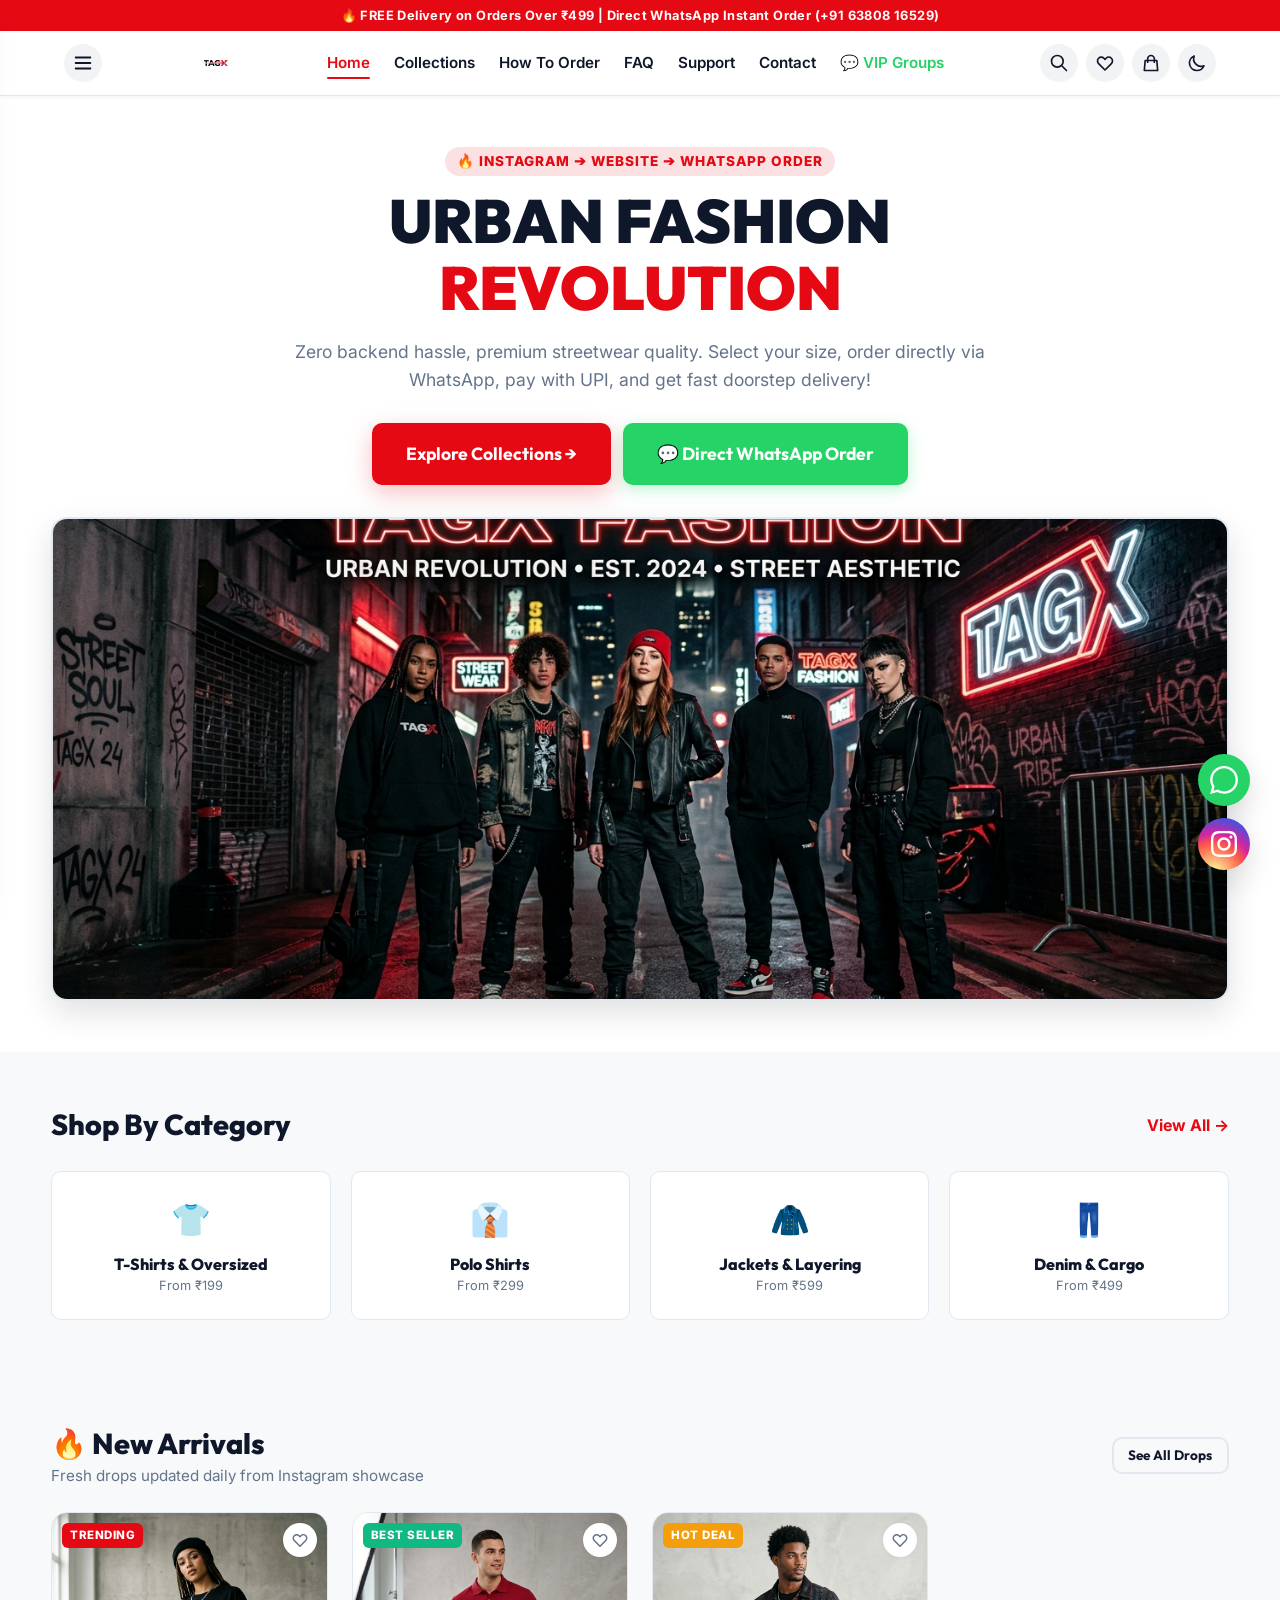
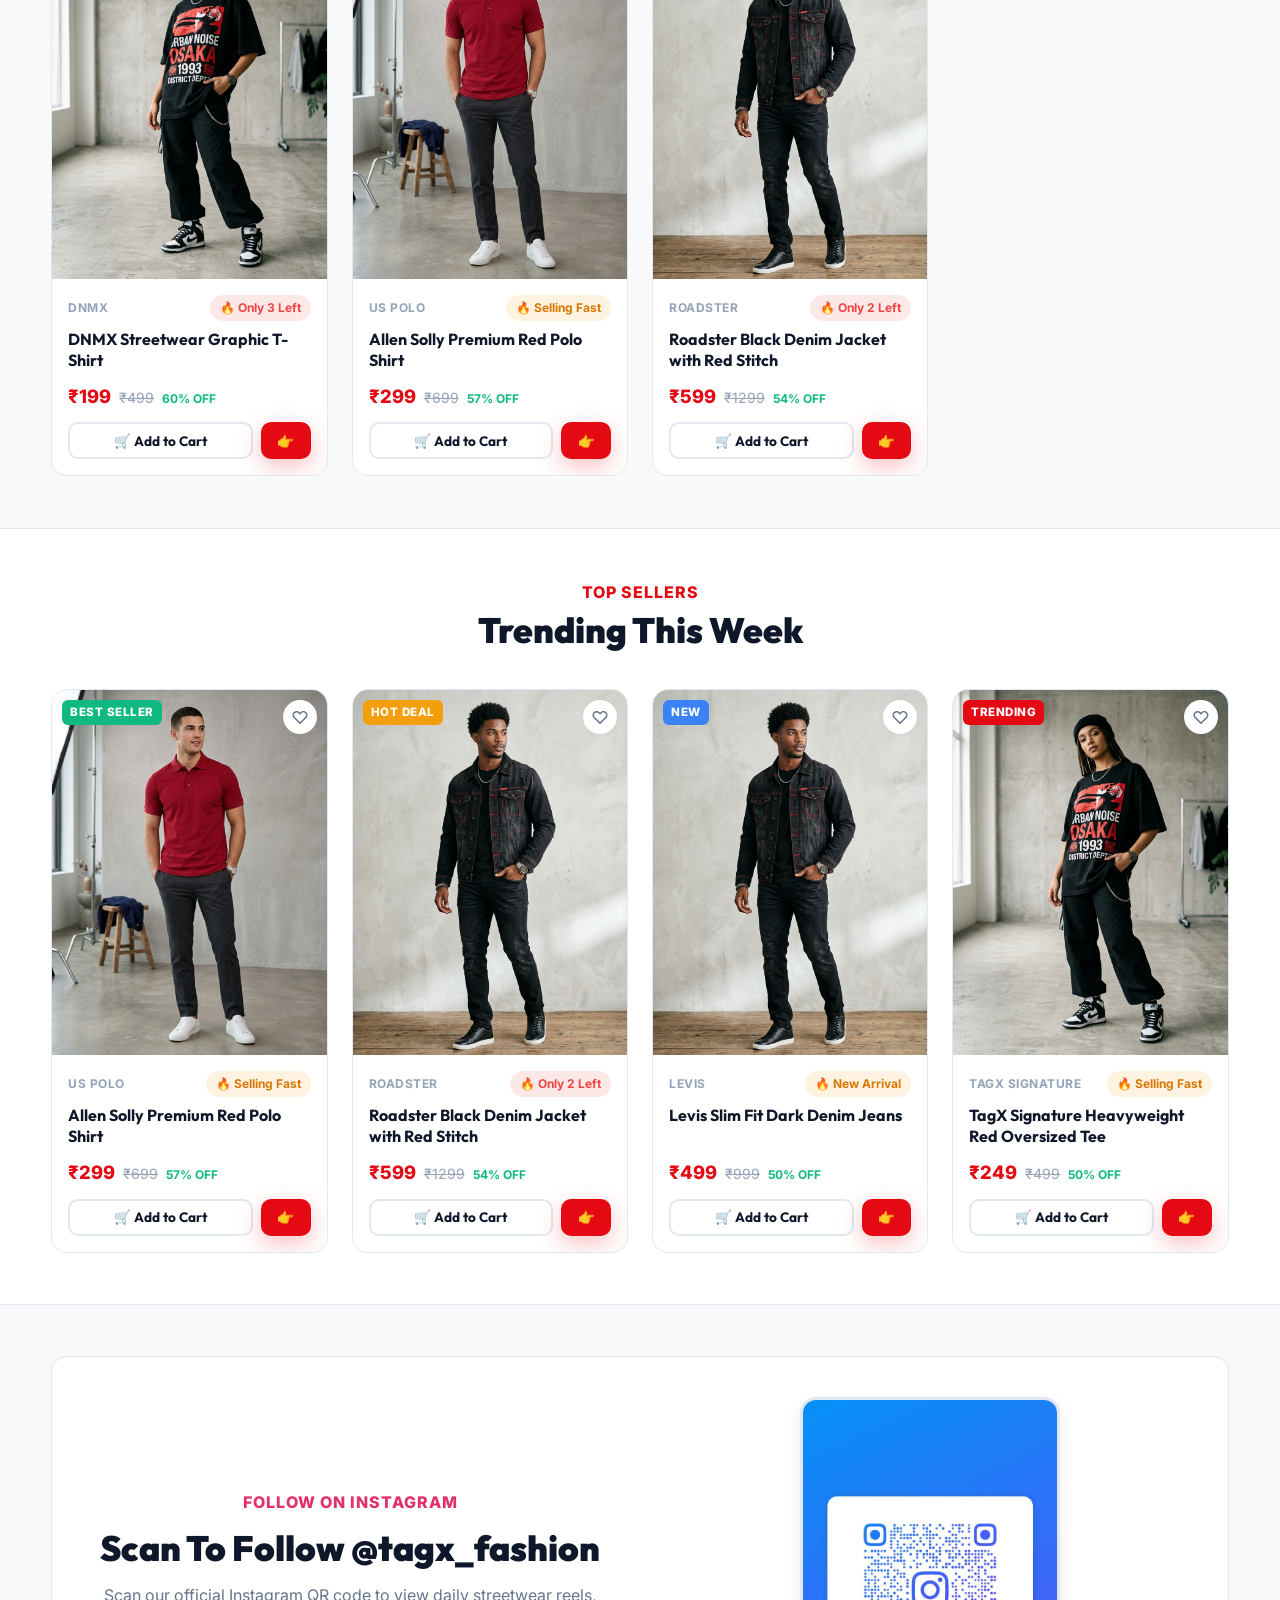
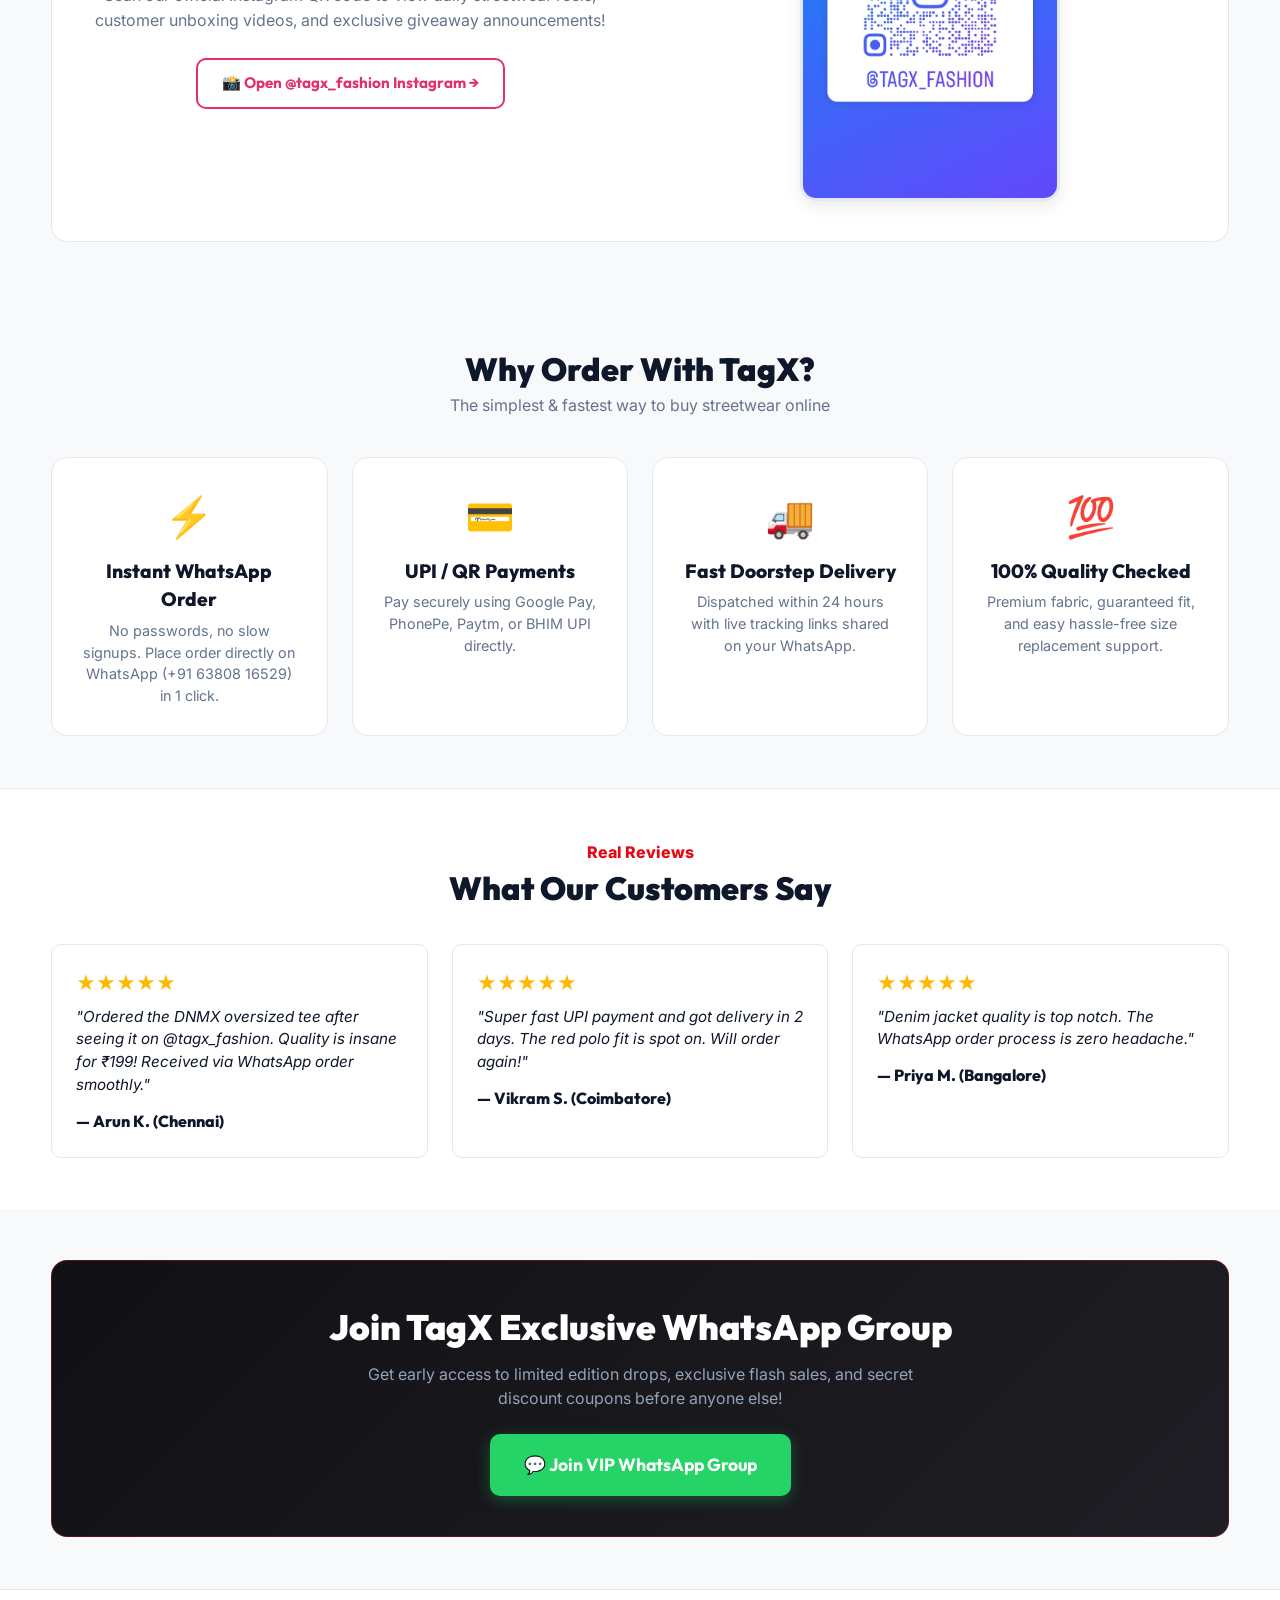
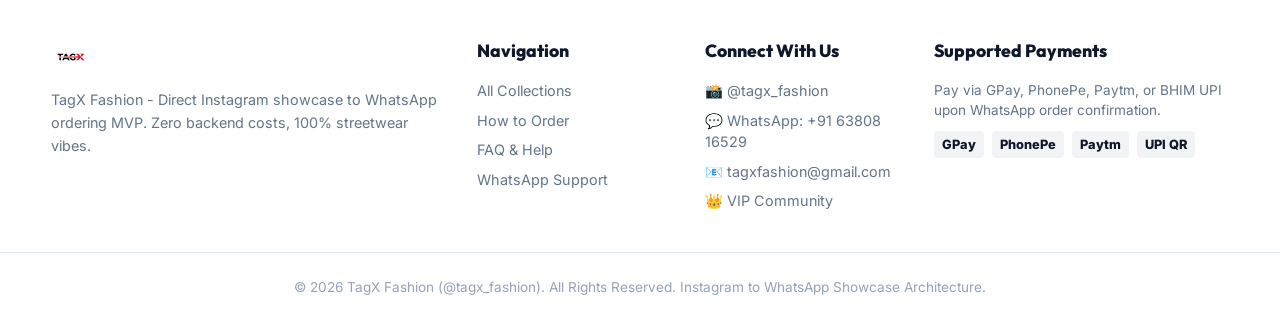
==== index.html @ ef51613b "Initial commit: TagX Fashion MVP website with WhatsApp ordering & Instagram bio page" ====
<!DOCTYPE html>
<html lang="en" data-theme="light">
<head>
  <meta charset="UTF-8">
  <meta name="viewport" content="width=device-width, initial-scale=1.0">
  <title>TagX Fashion | Instagram to WhatsApp Fashion Showcase</title>
  <meta name="description" content="Shop the latest street fashion, oversized tees, polo shirts, and jeans at TagX Fashion (@tagx_fashion). Instant WhatsApp ordering & UPI payment.">
  
  <!-- OpenGraph SEO Meta Tags -->
  <meta property="og:type" content="website">
  <meta property="og:title" content="TagX Fashion | Urban Streetwear Revolution">
  <meta property="og:description" content="Zero backend hassle, premium streetwear quality. Select your size, order directly via WhatsApp (+91 63808 16529), and pay with UPI.">
  <meta property="og:image" content="assets/banners/hero-banner.jpg">
  <meta property="og:url" content="https://www.instagram.com/tagx_fashion?igsi=bWE5MnVlbHd3dTdl">
  <meta name="twitter:card" content="summary_large_image">

  <!-- CSS Stylesheets -->
  <link rel="stylesheet" href="css/main.css">
  <link rel="stylesheet" href="css/navbar.css">
  <link rel="stylesheet" href="css/components.css">
  <link rel="stylesheet" href="css/responsive.css">

  <!-- Analytics & Meta Pixel -->
  <script src="js/analytics.js"></script>
</head>
<body>

  <!-- Top Announcement Bar -->
  <div class="announcement-bar">
    <span>🔥 FREE Delivery on Orders Over ₹499 | Direct WhatsApp Instant Order (+91 63808 16529)</span>
  </div>

  <!-- Header Navigation -->
  <header class="header-wrapper">
    <div class="container navbar">
      <!-- Mobile Hamburger -->
      <button class="icon-btn" onclick="toggleMobileDrawer()" title="Menu">
        <svg width="22" height="22" fill="none" stroke="currentColor" viewBox="0 0 24 24"><path stroke-linecap="round" stroke-linejoin="round" stroke-width="2" d="M4 6h16M4 12h16M4 18h16"></path></svg>
      </button>

      <!-- Brand Logo -->
      <a href="index.html" class="nav-brand">
        <img src="assets/logo.png" alt="TagX Logo" class="brand-logo">
      </a>

      <!-- Desktop Menu Links -->
      <nav class="nav-menu">
        <a href="index.html" class="nav-link active">Home</a>
        <a href="collections.html" class="nav-link">Collections</a>
        <a href="how-to-order.html" class="nav-link">How To Order</a>
        <a href="faq.html" class="nav-link">FAQ</a>
        <a href="support.html" class="nav-link">Support</a>
        <a href="contact.html" class="nav-link">Contact</a>
        <a href="whatsapp-groups.html" class="nav-link" style="color: var(--whatsapp-color);">💬 VIP Groups</a>
      </nav>

      <!-- Action Controls -->
      <div class="nav-actions">
        <button class="icon-btn" onclick="toggleSearchModal()" title="Search Products">
          <svg width="20" height="20" fill="none" stroke="currentColor" viewBox="0 0 24 24"><path stroke-linecap="round" stroke-linejoin="round" stroke-width="2" d="M21 21l-6-6m2-5a7 7 0 11-14 0 7 7 0 0114 0z"></path></svg>
        </button>

        <a href="wishlist.html" class="icon-btn" title="Wishlist">
          <svg width="20" height="20" fill="none" stroke="currentColor" viewBox="0 0 24 24"><path stroke-linecap="round" stroke-linejoin="round" stroke-width="2" d="M4.318 6.318a4.5 4.5 0 000 6.364L12 20.364l7.682-7.682a4.5 4.5 0 00-6.364-6.364L12 7.636l-1.318-1.318a4.5 4.5 0 00-6.364 0z"></path></svg>
          <span class="icon-badge wishlist-badge" style="display: none;">0</span>
        </a>

        <a href="cart.html" class="icon-btn" title="Cart">
          <svg width="20" height="20" fill="none" stroke="currentColor" viewBox="0 0 24 24"><path stroke-linecap="round" stroke-linejoin="round" stroke-width="2" d="M16 11V7a4 4 0 00-8 0v4M5 9h14l1 12H4L5 9z"></path></svg>
          <span class="icon-badge cart-badge" style="display: none;">0</span>
        </a>

        <button class="icon-btn theme-toggle-btn" onclick="toggleTheme()" title="Toggle Theme"></button>
      </div>
    </div>

    <!-- Live Search Dropdown Popup -->
    <div id="search-modal" class="search-modal">
      <div class="container">
        <div class="search-box-input">
          <svg width="20" height="20" fill="none" stroke="currentColor" viewBox="0 0 24 24"><path stroke-linecap="round" stroke-linejoin="round" stroke-width="2" d="M21 21l-6-6m2-5a7 7 0 11-14 0 7 7 0 0114 0z"></path></svg>
          <input type="text" id="search-input-header" placeholder="Search DNMX, Polos, Shirts, Oversized, Black tees..." />
          <button onclick="toggleSearchModal()" style="font-weight: 700; color: var(--text-muted);">&times;</button>
        </div>
        <div id="search-results-header" class="search-results-dropdown"></div>
      </div>
    </div>
  </header>

  <!-- Mobile Drawer Menu -->
  <div id="mobile-drawer-overlay" class="mobile-drawer-overlay" onclick="toggleMobileDrawer()"></div>
  <aside id="mobile-drawer" class="mobile-drawer">
    <div class="drawer-header">
      <img src="assets/logo.png" alt="TagX Logo" style="height: 36px;">
      <button onclick="toggleMobileDrawer()" style="font-size: 1.5rem; font-weight: 800;">&times;</button>
    </div>
    <nav class="drawer-menu">
      <a href="index.html" class="drawer-link active">Home</a>
      <a href="collections.html" class="drawer-link">Collections</a>
      <a href="how-to-order.html" class="drawer-link">How To Order</a>
      <a href="faq.html" class="drawer-link">FAQ</a>
      <a href="support.html" class="drawer-link">Support</a>
      <a href="contact.html" class="drawer-link">Contact</a>
      <a href="whatsapp-groups.html" class="drawer-link" style="color: var(--whatsapp-color);">💬 Join VIP WhatsApp</a>
    </nav>
  </aside>

  <!-- Main Landing Content -->
  <main>

    <!-- Hero Banner Section -->
    <section style="position: relative; background: var(--bg-surface); overflow: hidden;">
      <div class="container section-padding" style="display: grid; grid-template-columns: 1fr; gap: 2rem; align-items: center;">
        <div style="text-align: center; margin-inline: auto; max-width: 700px;">
          <span style="display: inline-block; padding: 4px 12px; background: var(--primary-light); color: var(--primary); font-weight: 800; font-size: 0.85rem; border-radius: var(--radius-full); margin-bottom: 12px; text-transform: uppercase; letter-spacing: 1px;">
            🔥 Instagram ➔ Website ➔ WhatsApp Order
          </span>
          <h1 style="font-family: var(--font-heading); font-size: clamp(2.2rem, 5vw, 3.8rem); font-weight: 900; line-height: 1.1; margin-bottom: 1rem;">
            URBAN FASHION <span style="color: var(--primary);">REVOLUTION</span>
          </h1>
          <p style="font-size: 1.1rem; color: var(--text-muted); margin-bottom: 1.8rem; line-height: 1.6;">
            Zero backend hassle, premium streetwear quality. Select your size, order directly via WhatsApp, pay with UPI, and get fast doorstep delivery!
          </p>
          <div style="display: flex; gap: 12px; justify-content: center; flex-wrap: wrap;">
            <a href="collections.html" class="btn btn-primary btn-lg">Explore Collections &rarr;</a>
            <a href="https://wa.me/916380816529" target="_blank" class="btn btn-whatsapp btn-lg">💬 Direct WhatsApp Order</a>
          </div>
        </div>

        <div style="border-radius: var(--radius-lg); overflow: hidden; box-shadow: var(--shadow-lg); border: 2px solid var(--border);">
          <img src="assets/banners/hero-banner.jpg" alt="TagX Fashion Collection" style="width: 100%; height: auto; max-height: 480px; object-fit: cover;">
        </div>
      </div>
    </section>

    <!-- Category Quick Grid -->
    <section class="section-padding container">
      <div class="flex-between" style="margin-bottom: 1.5rem;">
        <h2 style="font-family: var(--font-heading); font-size: 1.8rem; font-weight: 800;">Shop By Category</h2>
        <a href="collections.html" style="color: var(--primary); font-weight: 700;">View All &rarr;</a>
      </div>

      <div class="categories-grid">
        <a href="collections.html" onclick="setFilter('category', 'tshirts')" style="background: var(--bg-card); border: 1px solid var(--border); padding: 1.5rem; border-radius: var(--radius-md); text-align: center; transition: all var(--transition-fast);">
          <div style="font-size: 2rem; margin-bottom: 8px;">👕</div>
          <div style="font-weight: 800; font-family: var(--font-heading);">T-Shirts & Oversized</div>
          <div style="font-size: 0.8rem; color: var(--text-muted);">From ₹199</div>
        </a>

        <a href="collections.html" onclick="setFilter('category', 'polos')" style="background: var(--bg-card); border: 1px solid var(--border); padding: 1.5rem; border-radius: var(--radius-md); text-align: center; transition: all var(--transition-fast);">
          <div style="font-size: 2rem; margin-bottom: 8px;">👔</div>
          <div style="font-weight: 800; font-family: var(--font-heading);">Polo Shirts</div>
          <div style="font-size: 0.8rem; color: var(--text-muted);">From ₹299</div>
        </a>

        <a href="collections.html" onclick="setFilter('category', 'jackets')" style="background: var(--bg-card); border: 1px solid var(--border); padding: 1.5rem; border-radius: var(--radius-md); text-align: center; transition: all var(--transition-fast);">
          <div style="font-size: 2rem; margin-bottom: 8px;">🧥</div>
          <div style="font-weight: 800; font-family: var(--font-heading);">Jackets & Layering</div>
          <div style="font-size: 0.8rem; color: var(--text-muted);">From ₹599</div>
        </a>

        <a href="collections.html" onclick="setFilter('category', 'jeans')" style="background: var(--bg-card); border: 1px solid var(--border); padding: 1.5rem; border-radius: var(--radius-md); text-align: center; transition: all var(--transition-fast);">
          <div style="font-size: 2rem; margin-bottom: 8px;">👖</div>
          <div style="font-weight: 800; font-family: var(--font-heading);">Denim & Cargo</div>
          <div style="font-size: 0.8rem; color: var(--text-muted);">From ₹499</div>
        </a>
      </div>
    </section>

    <!-- New Arrivals Section -->
    <section class="section-padding container">
      <div class="flex-between" style="margin-bottom: 1.5rem;">
        <div>
          <h2 style="font-family: var(--font-heading); font-size: 1.8rem; font-weight: 800;">🔥 New Arrivals</h2>
          <p style="color: var(--text-muted); font-size: 0.95rem;">Fresh drops updated daily from Instagram showcase</p>
        </div>
        <a href="collections.html" class="btn btn-outline btn-sm">See All Drops</a>
      </div>

      <div id="new-arrivals-grid" class="products-grid"></div>
    </section>

    <!-- Trending Products Section -->
    <section class="section-padding" style="background: var(--bg-surface); border-block: 1px solid var(--border);">
      <div class="container">
        <div class="text-center" style="margin-bottom: 2rem;">
          <span style="color: var(--primary); font-weight: 800; text-transform: uppercase; letter-spacing: 1px;">Top Sellers</span>
          <h2 style="font-family: var(--font-heading); font-size: 2.2rem; font-weight: 900;">Trending This Week</h2>
        </div>

        <div id="trending-products-grid" class="products-grid"></div>
      </div>
    </section>

    <!-- Official Instagram QR Code Section -->
    <section class="section-padding container">
      <div style="background: var(--bg-card); border: 1px solid var(--border); border-radius: var(--radius-lg); padding: 2.5rem 1.5rem; display: grid; grid-template-columns: repeat(auto-fit, minmax(280px, 1fr)); gap: 2rem; align-items: center;">
        <div style="text-align: center;">
          <span style="color: var(--instagram-color); font-weight: 800; text-transform: uppercase; letter-spacing: 1px;">Follow On Instagram</span>
          <h2 style="font-family: var(--font-heading); font-size: 2.2rem; font-weight: 900; margin-block: 8px;">Scan To Follow @tagx_fashion</h2>
          <p style="color: var(--text-muted); margin-bottom: 1.5rem; line-height: 1.6;">
            Scan our official Instagram QR code to view daily streetwear reels, customer unboxing videos, and exclusive giveaway announcements!
          </p>
          <a href="https://www.instagram.com/tagx_fashion?igsi=bWE5MnVlbHd3dTdl" target="_blank" class="btn btn-outline" style="border-color: var(--instagram-color); color: var(--instagram-color);">
            📸 Open @tagx_fashion Instagram &rarr;
          </a>
        </div>
        <div style="text-align: center;">
          <img src="assets/instagram-qr.png" alt="TagX Fashion Official Instagram QR Code" style="max-width: 260px; margin-inline: auto; border-radius: var(--radius-lg); box-shadow: var(--shadow-md); border: 3px solid var(--border);">
        </div>
      </div>
    </section>

    <!-- Why TagX Section -->
    <section class="section-padding container">
      <div class="text-center" style="margin-bottom: 2.5rem;">
        <h2 style="font-family: var(--font-heading); font-size: 2rem; font-weight: 900;">Why Order With TagX?</h2>
        <p style="color: var(--text-muted);">The simplest & fastest way to buy streetwear online</p>
      </div>

      <div style="display: grid; grid-template-columns: repeat(auto-fit, minmax(240px, 1fr)); gap: 1.5rem;">
        <div style="background: var(--bg-card); border: 1px solid var(--border); padding: 1.8rem; border-radius: var(--radius-lg); text-align: center;">
          <div style="font-size: 2.5rem; margin-bottom: 10px;">⚡</div>
          <h3 style="font-family: var(--font-heading); font-size: 1.2rem; font-weight: 800; margin-bottom: 6px;">Instant WhatsApp Order</h3>
          <p style="font-size: 0.9rem; color: var(--text-muted);">No passwords, no slow signups. Place order directly on WhatsApp (+91 63808 16529) in 1 click.</p>
        </div>

        <div style="background: var(--bg-card); border: 1px solid var(--border); padding: 1.8rem; border-radius: var(--radius-lg); text-align: center;">
          <div style="font-size: 2.5rem; margin-bottom: 10px;">💳</div>
          <h3 style="font-family: var(--font-heading); font-size: 1.2rem; font-weight: 800; margin-bottom: 6px;">UPI / QR Payments</h3>
          <p style="font-size: 0.9rem; color: var(--text-muted);">Pay securely using Google Pay, PhonePe, Paytm, or BHIM UPI directly.</p>
        </div>

        <div style="background: var(--bg-card); border: 1px solid var(--border); padding: 1.8rem; border-radius: var(--radius-lg); text-align: center;">
          <div style="font-size: 2.5rem; margin-bottom: 10px;">🚚</div>
          <h3 style="font-family: var(--font-heading); font-size: 1.2rem; font-weight: 800; margin-bottom: 6px;">Fast Doorstep Delivery</h3>
          <p style="font-size: 0.9rem; color: var(--text-muted);">Dispatched within 24 hours with live tracking links shared on your WhatsApp.</p>
        </div>

        <div style="background: var(--bg-card); border: 1px solid var(--border); padding: 1.8rem; border-radius: var(--radius-lg); text-align: center;">
          <div style="font-size: 2.5rem; margin-bottom: 10px;">💯</div>
          <h3 style="font-family: var(--font-heading); font-size: 1.2rem; font-weight: 800; margin-bottom: 6px;">100% Quality Checked</h3>
          <p style="font-size: 0.9rem; color: var(--text-muted);">Premium fabric, guaranteed fit, and easy hassle-free size replacement support.</p>
        </div>
      </div>
    </section>

    <!-- Customer Reviews Section -->
    <section class="section-padding" style="background: var(--bg-surface); border-top: 1px solid var(--border);">
      <div class="container">
        <div class="text-center" style="margin-bottom: 2rem;">
          <span style="color: var(--primary); font-weight: 800;">Real Reviews</span>
          <h2 style="font-family: var(--font-heading); font-size: 2rem; font-weight: 900;">What Our Customers Say</h2>
        </div>

        <div style="display: grid; grid-template-columns: repeat(auto-fit, minmax(280px, 1fr)); gap: 1.5rem;">
          <div style="background: var(--bg-card); border: 1px solid var(--border); padding: 1.5rem; border-radius: var(--radius-md);">
            <div style="color: var(--accent-gold); font-size: 1.2rem; margin-bottom: 8px;">★★★★★</div>
            <p style="font-size: 0.95rem; color: var(--text-main); margin-bottom: 12px; font-style: italic;">
              "Ordered the DNMX oversized tee after seeing it on @tagx_fashion. Quality is insane for ₹199! Received via WhatsApp order smoothly."
            </p>
            <div style="font-weight: 800; font-family: var(--font-heading);">— Arun K. (Chennai)</div>
          </div>

          <div style="background: var(--bg-card); border: 1px solid var(--border); padding: 1.5rem; border-radius: var(--radius-md);">
            <div style="color: var(--accent-gold); font-size: 1.2rem; margin-bottom: 8px;">★★★★★</div>
            <p style="font-size: 0.95rem; color: var(--text-main); margin-bottom: 12px; font-style: italic;">
              "Super fast UPI payment and got delivery in 2 days. The red polo fit is spot on. Will order again!"
            </p>
            <div style="font-weight: 800; font-family: var(--font-heading);">— Vikram S. (Coimbatore)</div>
          </div>

          <div style="background: var(--bg-card); border: 1px solid var(--border); padding: 1.5rem; border-radius: var(--radius-md);">
            <div style="color: var(--accent-gold); font-size: 1.2rem; margin-bottom: 8px;">★★★★★</div>
            <p style="font-size: 0.95rem; color: var(--text-main); margin-bottom: 12px; font-style: italic;">
              "Denim jacket quality is top notch. The WhatsApp order process is zero headache."
            </p>
            <div style="font-weight: 800; font-family: var(--font-heading);">— Priya M. (Bangalore)</div>
          </div>
        </div>
      </div>
    </section>

    <!-- Join WhatsApp VIP Group Banner -->
    <section class="section-padding container">
      <div style="background: linear-gradient(135deg, #111115 0%, #1E1E24 100%); color: #FFFFFF; padding: 2.5rem 1.5rem; border-radius: var(--radius-lg); text-align: center; position: relative; overflow: hidden; border: 1px solid var(--primary-glow);">
        <h2 style="font-family: var(--font-heading); font-size: 2.2rem; font-weight: 900; margin-bottom: 8px;">Join TagX Exclusive WhatsApp Group</h2>
        <p style="color: #94A3B8; max-width: 600px; margin-inline: auto; margin-bottom: 1.5rem;">
          Get early access to limited edition drops, exclusive flash sales, and secret discount coupons before anyone else!
        </p>
        <a href="whatsapp-groups.html" class="btn btn-whatsapp btn-lg">💬 Join VIP WhatsApp Group</a>
      </div>
    </section>

  </main>

  <!-- Floating Sticky Action Buttons -->
  <div class="floating-actions">
    <a href="https://wa.me/916380816529" target="_blank" class="float-btn whatsapp" title="Chat on WhatsApp (+91 63808 16529)">
      <svg width="28" height="28" fill="currentColor" viewBox="0 0 24 24"><path d="M.057 24l1.687-6.163c-1.041-1.804-1.588-3.849-1.587-5.946.003-6.556 5.338-11.891 11.893-11.891 3.181.001 6.167 1.24 8.413 3.488 2.245 2.248 3.481 5.236 3.48 8.414-.003 6.557-5.338 11.892-11.893 11.892-1.99-.001-3.951-.5-5.688-1.448l-6.305 1.654zm6.597-3.807c1.676.995 3.276 1.591 5.392 1.592 5.448 0 9.886-4.434 9.889-9.885.002-5.462-4.415-9.89-9.881-9.892-5.452 0-9.887 4.434-9.889 9.884-.001 2.225.651 3.891 1.746 5.634l-0.999 3.648 3.742-.981z"/></svg>
    </a>
    <a href="https://www.instagram.com/tagx_fashion?igsi=bWE5MnVlbHd3dTdl" target="_blank" class="float-btn instagram" title="Follow @tagx_fashion on Instagram">
      <svg width="26" height="26" fill="currentColor" viewBox="0 0 24 24"><path d="M12 2.163c3.204 0 3.584.012 4.85.07 3.252.148 4.771 1.691 4.919 4.919.058 1.265.069 1.645.069 4.849 0 3.205-.012 3.584-.069 4.849-.149 3.225-1.664 4.771-4.919 4.919-1.266.058-1.644.07-4.85.07-3.204 0-3.584-.012-4.849-.07-3.26-.149-4.771-1.699-4.919-4.92-.058-1.265-.07-1.644-.07-4.849 0-3.204.013-3.583.07-4.849.149-3.227 1.664-4.771 4.919-4.919 1.266-.057 1.645-.069 4.849-.069zm0-2.163c-3.259 0-3.667.014-4.947.072-4.358.2-6.78 2.618-6.98 6.98-.059 1.281-.073 1.689-.073 4.948 0 3.259.014 3.668.072 4.948.2 4.358 2.618 6.78 6.98 6.98 1.281.058 1.689.072 4.948.072 3.259 0 3.668-.014 4.948-.072 4.354-.2 6.782-2.618 6.979-6.98.059-1.28.073-1.689.073-4.948 0-3.259-.014-3.667-.072-4.947-.196-4.354-2.617-6.78-6.979-6.98-1.281-.059-1.69-.073-4.949-.073zm0 5.838c-3.403 0-6.162 2.759-6.162 6.162s2.759 6.163 6.162 6.163 6.162-2.759 6.162-6.163c0-3.403-2.759-6.162-6.162-6.162zm0 10.162c-2.209 0-4-1.79-4-4 0-2.209 1.791-4 4-4s4 1.791 4 4c0 2.21-1.791 4-4 4zm6.406-11.845c-.796 0-1.441.645-1.441 1.44s.645 1.44 1.441 1.44c.795 0 1.439-.645 1.439-1.44s-.644-1.44-1.439-1.44z"/></svg>
    </a>
  </div>

  <!-- Mobile Bottom Navigation Bar -->
  <nav class="mobile-bottom-nav">
    <a href="index.html" class="bottom-nav-item active">
      <svg width="20" height="20" fill="none" stroke="currentColor" viewBox="0 0 24 24"><path stroke-linecap="round" stroke-linejoin="round" stroke-width="2" d="M3 12l2-2m0 0l7-7 7 7M5 10v10a1 1 0 001 1h3m10-11l2 2m-2-2v10a1 1 0 01-1 1h-3m-6 0a1 1 0 001-1v-4a1 1 0 011-1h2a1 1 0 011 1v4a1 1 0 001 1m-6 0h6"></path></svg>
      <span>Home</span>
    </a>
    <a href="collections.html" class="bottom-nav-item">
      <svg width="20" height="20" fill="none" stroke="currentColor" viewBox="0 0 24 24"><path stroke-linecap="round" stroke-linejoin="round" stroke-width="2" d="M4 6a2 2 0 012-2h2a2 2 0 012 2v2a2 2 0 01-2 2H6a2 2 0 01-2-2V6zM14 6a2 2 0 012-2h2a2 2 0 012 2v2a2 2 0 01-2 2h-2a2 2 0 01-2-2V6zM4 16a2 2 0 012-2h2a2 2 0 012 2v2a2 2 0 01-2 2H6a2 2 0 01-2-2v-2zM14 16a2 2 0 012-2h2a2 2 0 012 2v2a2 2 0 01-2 2h-2a2 2 0 01-2-2v-2z"></path></svg>
      <span>Shop</span>
    </a>
    <a href="wishlist.html" class="bottom-nav-item">
      <svg width="20" height="20" fill="none" stroke="currentColor" viewBox="0 0 24 24"><path stroke-linecap="round" stroke-linejoin="round" stroke-width="2" d="M4.318 6.318a4.5 4.5 0 000 6.364L12 20.364l7.682-7.682a4.5 4.5 0 00-6.364-6.364L12 7.636l-1.318-1.318a4.5 4.5 0 00-6.364 0z"></path></svg>
      <span>Wishlist</span>
    </a>
    <a href="cart.html" class="bottom-nav-item">
      <svg width="20" height="20" fill="none" stroke="currentColor" viewBox="0 0 24 24"><path stroke-linecap="round" stroke-linejoin="round" stroke-width="2" d="M16 11V7a4 4 0 00-8 0v4M5 9h14l1 12H4L5 9z"></path></svg>
      <span>Cart</span>
    </a>
  </nav>

  <!-- Footer -->
  <footer style="background: var(--bg-surface); border-top: 1px solid var(--border); padding-top: 3rem; padding-bottom: 2rem;">
    <div class="container footer-grid">
      <div>
        <img src="assets/logo.png" alt="TagX Logo" style="height: 38px; margin-bottom: 12px;">
        <p style="color: var(--text-muted); font-size: 0.9rem; line-height: 1.6; margin-bottom: 1rem;">
          TagX Fashion - Direct Instagram showcase to WhatsApp ordering MVP. Zero backend costs, 100% streetwear vibes.
        </p>
      </div>

      <div>
        <h4 style="font-family: var(--font-heading); font-size: 1.1rem; font-weight: 800; margin-bottom: 1rem;">Navigation</h4>
        <ul style="display: flex; flex-direction: column; gap: 8px; font-size: 0.9rem; color: var(--text-muted);">
          <li><a href="collections.html">All Collections</a></li>
          <li><a href="how-to-order.html">How to Order</a></li>
          <li><a href="faq.html">FAQ & Help</a></li>
          <li><a href="support.html">WhatsApp Support</a></li>
        </ul>
      </div>

      <div>
        <h4 style="font-family: var(--font-heading); font-size: 1.1rem; font-weight: 800; margin-bottom: 1rem;">Connect With Us</h4>
        <ul style="display: flex; flex-direction: column; gap: 8px; font-size: 0.9rem; color: var(--text-muted);">
          <li><a href="https://www.instagram.com/tagx_fashion?igsi=bWE5MnVlbHd3dTdl" target="_blank">📸 @tagx_fashion</a></li>
          <li><a href="https://wa.me/916380816529" target="_blank">💬 WhatsApp: +91 63808 16529</a></li>
          <li><a href="mailto:tagxfashion@gmail.com">📧 tagxfashion@gmail.com</a></li>
          <li><a href="whatsapp-groups.html">👑 VIP Community</a></li>
        </ul>
      </div>

      <div>
        <h4 style="font-family: var(--font-heading); font-size: 1.1rem; font-weight: 800; margin-bottom: 1rem;">Supported Payments</h4>
        <p style="font-size: 0.85rem; color: var(--text-muted); margin-bottom: 10px;">Pay via GPay, PhonePe, Paytm, or BHIM UPI upon WhatsApp order confirmation.</p>
        <div style="display: flex; gap: 8px; font-weight: 800; font-size: 0.8rem;">
          <span style="background: var(--bg-subtle); padding: 4px 8px; border-radius: 4px;">GPay</span>
          <span style="background: var(--bg-subtle); padding: 4px 8px; border-radius: 4px;">PhonePe</span>
          <span style="background: var(--bg-subtle); padding: 4px 8px; border-radius: 4px;">Paytm</span>
          <span style="background: var(--bg-subtle); padding: 4px 8px; border-radius: 4px;">UPI QR</span>
        </div>
      </div>
    </div>

    <div style="text-align: center; margin-top: 2.5rem; padding-top: 1.5rem; border-top: 1px solid var(--border); font-size: 0.85rem; color: var(--text-subtle);">
      © 2026 TagX Fashion (@tagx_fashion). All Rights Reserved. Instagram to WhatsApp Showcase Architecture.
    </div>
  </footer>

  <!-- Core JavaScript Libraries -->
  <script src="js/data.js"></script>
  <script src="js/theme.js"></script>
  <script src="js/wishlist.js"></script>
  <script src="js/cart.js"></script>
  <script src="js/products.js"></script>
  <script src="js/main.js"></script>

  <script>
    document.addEventListener('DOMContentLoaded', () => {
      // Render New Arrivals (first 3)
      renderProductsGrid(document.getElementById('new-arrivals-grid'), PRODUCTS_DATA.slice(0, 3));
      // Render Trending Products (items 2 to 5)
      renderProductsGrid(document.getElementById('trending-products-grid'), PRODUCTS_DATA.slice(1, 5));
    });
  </script>
</body>
</html>
---- css/main.css ----
/* TagX Fashion - Main Design System & Mobile Web App Engine */
@import url('https://fonts.googleapis.com/css2?family=Inter:wght@300;400;500;600;700;800&family=Outfit:wght@400;500;600;700;800;900&display=swap');

:root {
  /* Brand Palette */
  --primary: #E50914;
  --primary-hover: #C1070F;
  --primary-light: rgba(229, 9, 20, 0.12);
  --primary-glow: rgba(229, 9, 20, 0.35);
  
  --secondary: #111115;
  --accent-gold: #FFB800;
  --whatsapp-color: #25D366;
  --whatsapp-hover: #20bd5a;
  --instagram-color: #E1306C;

  /* Typography */
  --font-heading: 'Outfit', -apple-system, BlinkMacSystemFont, sans-serif;
  --font-body: 'Inter', -apple-system, BlinkMacSystemFont, sans-serif;

  /* Transitions & Shadows */
  --transition-fast: 0.2s cubic-bezier(0.4, 0, 0.2, 1);
  --transition-normal: 0.3s cubic-bezier(0.4, 0, 0.2, 1);
  --radius-sm: 6px;
  --radius-md: 10px;
  --radius-lg: 16px;
  --radius-full: 9999px;

  /* LIGHT THEME (Default) */
  --bg-main: #F8F9FA;
  --bg-surface: #FFFFFF;
  --bg-card: #FFFFFF;
  --bg-subtle: #F1F3F5;
  --bg-overlay: rgba(0, 0, 0, 0.6);
  
  --text-main: #0F172A;
  --text-muted: #64748B;
  --text-subtle: #94A3B8;
  --text-inverse: #FFFFFF;

  --border: #E2E8F0;
  --border-focus: #E50914;

  --shadow-sm: 0 2px 4px rgba(0, 0, 0, 0.04);
  --shadow-md: 0 6px 16px rgba(0, 0, 0, 0.08);
  --shadow-lg: 0 12px 32px rgba(0, 0, 0, 0.12);
  --shadow-primary: 0 8px 24px rgba(229, 9, 20, 0.25);
}

/* DARK THEME */
[data-theme="dark"] {
  --bg-main: #0A0A0C;
  --bg-surface: #121216;
  --bg-card: #18181F;
  --bg-subtle: #22222B;
  --bg-overlay: rgba(0, 0, 0, 0.85);

  --text-main: #F8FAFC;
  --text-muted: #94A3B8;
  --text-subtle: #64748B;
  --text-inverse: #0F172A;

  --border: #2E2E3A;
  --border-focus: #E50914;

  --shadow-sm: 0 2px 4px rgba(0, 0, 0, 0.4);
  --shadow-md: 0 6px 16px rgba(0, 0, 0, 0.5);
  --shadow-lg: 0 12px 32px rgba(0, 0, 0, 0.6);
  --shadow-primary: 0 8px 24px rgba(229, 9, 20, 0.35);
}

/* Base Resets & Mobile App Feel */
*, *::before, *::after {
  box-sizing: border-box;
  margin: 0;
  padding: 0;
  -webkit-tap-highlight-color: transparent;
}

html {
  font-size: 16px;
  scroll-behavior: smooth;
  -webkit-text-size-adjust: 100%;
}

body {
  font-family: var(--font-body);
  background-color: var(--bg-main);
  color: var(--text-main);
  line-height: 1.5;
  overflow-x: hidden;
  transition: background-color var(--transition-normal), color var(--transition-normal);
  padding-bottom: calc(65px + env(safe-area-inset-bottom)); /* Room for mobile bottom navbar */
}

@media (min-width: 769px) {
  body {
    padding-bottom: 0;
  }
}

a {
  color: inherit;
  text-decoration: none;
}

button, input, select, textarea {
  font-family: inherit;
  font-size: inherit;
  border: none;
  outline: none;
  background: none;
  touch-action: manipulation;
}

button {
  cursor: pointer;
  user-select: none;
}

button:active {
  transform: scale(0.98);
}

img {
  max-width: 100%;
  height: auto;
  display: block;
}

ul, ol {
  list-style: none;
}

/* Container Utility */
.container {
  width: min(92%, 1240px);
  margin-inline: auto;
}

.section-padding {
  padding-block: clamp(2rem, 4vw, 4rem);
}

.text-center { text-align: center; }
.flex-center { display: flex; align-items: center; justify-content: center; }
.flex-between { display: flex; align-items: center; justify-content: space-between; }
---- css/navbar.css ----
/* TagX Fashion - Mobile First Navigation & Header Styles */

/* Announcement Top Bar */
.announcement-bar {
  background: var(--primary);
  color: #FFFFFF;
  font-size: 0.8rem;
  font-weight: 700;
  text-align: center;
  padding: 6px 12px;
  letter-spacing: 0.4px;
  display: flex;
  align-items: center;
  justify-content: center;
  gap: 8px;
  overflow: hidden;
  white-space: nowrap;
  text-overflow: ellipsis;
}

/* Header & Sticky Nav */
.header-wrapper {
  position: sticky;
  top: 0;
  z-index: 100;
  background-color: var(--bg-surface);
  border-bottom: 1px solid var(--border);
  box-shadow: var(--shadow-sm);
  transition: background-color var(--transition-normal), border-color var(--transition-normal);
}

.navbar {
  display: flex;
  align-items: center;
  justify-content: space-between;
  height: 64px;
  padding-inline: 0.8rem;
}

.nav-brand {
  display: flex;
  align-items: center;
  gap: 10px;
  text-decoration: none;
}

.brand-logo {
  height: 34px;
  width: auto;
  object-fit: contain;
}

/* Desktop Menu Links */
.nav-menu {
  display: none;
  align-items: center;
  gap: 24px;
}

@media (min-width: 992px) {
  .nav-menu {
    display: flex;
  }
}

.nav-link {
  font-size: 0.95rem;
  font-weight: 600;
  color: var(--text-main);
  transition: color var(--transition-fast);
  position: relative;
  padding-block: 4px;
}

.nav-link:hover, .nav-link.active {
  color: var(--primary);
}

.nav-link.active::after {
  content: '';
  position: absolute;
  bottom: 0;
  left: 0;
  right: 0;
  height: 2px;
  background-color: var(--primary);
  border-radius: 2px;
}

/* Nav Actions (Search, Wishlist, Cart, Theme Toggle, Hamburger) */
.nav-actions {
  display: flex;
  align-items: center;
  gap: 8px;
}

.icon-btn {
  display: inline-flex;
  align-items: center;
  justify-content: center;
  width: 38px;
  height: 38px;
  border-radius: var(--radius-full);
  color: var(--text-main);
  background-color: var(--bg-subtle);
  transition: all var(--transition-fast);
  position: relative;
}

.icon-btn:hover, .icon-btn:active {
  background-color: var(--primary-light);
  color: var(--primary);
}

.icon-badge {
  position: absolute;
  top: -2px;
  right: -2px;
  background-color: var(--primary);
  color: #FFFFFF;
  font-size: 0.68rem;
  font-weight: 800;
  min-width: 18px;
  height: 18px;
  border-radius: var(--radius-full);
  display: flex;
  align-items: center;
  justify-content: center;
  padding-inline: 4px;
  box-shadow: 0 2px 4px rgba(0,0,0,0.2);
}

/* Live Search Modal/Dropdown */
.search-modal {
  position: absolute;
  top: 100%;
  left: 0;
  right: 0;
  background-color: var(--bg-surface);
  border-bottom: 1px solid var(--border);
  box-shadow: var(--shadow-md);
  padding: 1rem;
  display: none;
  animation: slideDown 0.2s ease-out;
}

.search-modal.active {
  display: block;
}

.search-box-input {
  display: flex;
  align-items: center;
  gap: 10px;
  background: var(--bg-subtle);
  border: 1.5px solid var(--border);
  border-radius: var(--radius-md);
  padding: 8px 14px;
}

.search-box-input input {
  width: 100%;
  color: var(--text-main);
  font-weight: 500;
}

.search-results-dropdown {
  max-height: 320px;
  overflow-y: auto;
  margin-top: 10px;
  display: flex;
  flex-direction: column;
  gap: 8px;
}

.search-result-item {
  display: flex;
  align-items: center;
  gap: 12px;
  padding: 8px;
  border-radius: var(--radius-sm);
  transition: background var(--transition-fast);
}

.search-result-item:hover, .search-result-item:active {
  background: var(--bg-subtle);
}

.search-result-thumb {
  width: 44px;
  height: 44px;
  object-fit: cover;
  border-radius: var(--radius-sm);
}

/* Mobile Slide-out Drawer Menu */
.mobile-drawer-overlay {
  position: fixed;
  inset: 0;
  background: var(--bg-overlay);
  backdrop-filter: blur(4px);
  z-index: 998;
  opacity: 0;
  visibility: hidden;
  transition: all var(--transition-normal);
}

.mobile-drawer-overlay.active {
  opacity: 1;
  visibility: visible;
}

.mobile-drawer {
  position: fixed;
  top: 0;
  left: -300px;
  bottom: 0;
  width: 280px;
  background: var(--bg-surface);
  z-index: 999;
  box-shadow: var(--shadow-lg);
  display: flex;
  flex-direction: column;
  transition: left var(--transition-normal);
  padding: 1.5rem;
}

.mobile-drawer.active {
  left: 0;
}

.drawer-header {
  display: flex;
  align-items: center;
  justify-content: space-between;
  margin-bottom: 2rem;
}

.drawer-menu {
  display: flex;
  flex-direction: column;
  gap: 16px;
}

.drawer-link {
  font-size: 1.1rem;
  font-weight: 600;
  color: var(--text-main);
  display: flex;
  align-items: center;
  gap: 12px;
  padding-block: 8px;
}

.drawer-link.active, .drawer-link:hover {
  color: var(--primary);
}

/* Mobile Bottom Sticky Navigation Bar */
.mobile-bottom-nav {
  position: fixed;
  bottom: 0;
  left: 0;
  right: 0;
  height: calc(60px + env(safe-area-inset-bottom));
  padding-bottom: env(safe-area-inset-bottom);
  background-color: var(--bg-surface);
  border-top: 1px solid var(--border);
  display: flex;
  align-items: center;
  justify-content: space-around;
  z-index: 90;
  box-shadow: 0 -4px 16px rgba(0, 0, 0, 0.12);
  transition: background-color var(--transition-normal), border-color var(--transition-normal);
}

@media (min-width: 769px) {
  .mobile-bottom-nav {
    display: none;
  }
}

.bottom-nav-item {
  display: flex;
  flex-direction: column;
  align-items: center;
  justify-content: center;
  color: var(--text-muted);
  font-size: 0.72rem;
  font-weight: 700;
  gap: 2px;
  position: relative;
  flex: 1;
  height: 100%;
  transition: color var(--transition-fast);
}

.bottom-nav-item.active, .bottom-nav-item:active {
  color: var(--primary);
}

.bottom-nav-item.active::before {
  content: '';
  position: absolute;
  top: 0;
  width: 24px;
  height: 3px;
  background-color: var(--primary);
  border-radius: 0 0 4px 4px;
}

@keyframes slideDown {
  from { opacity: 0; transform: translateY(-10px); }
  to { opacity: 1; transform: translateY(0); }
}
---- css/components.css ----
/* TagX Fashion - Core Component Styles */

/* Buttons */
.btn {
  display: inline-flex;
  align-items: center;
  justify-content: center;
  gap: 8px;
  padding: 0.75rem 1.5rem;
  font-family: var(--font-heading);
  font-size: 0.95rem;
  font-weight: 700;
  border-radius: var(--radius-md);
  transition: all var(--transition-fast);
  text-decoration: none;
  cursor: pointer;
  border: 2px solid transparent;
}

.btn-primary {
  background-color: var(--primary);
  color: #FFFFFF;
  box-shadow: var(--shadow-primary);
}

.btn-primary:hover {
  background-color: var(--primary-hover);
  transform: translateY(-2px);
}

.btn-whatsapp {
  background-color: var(--whatsapp-color);
  color: #FFFFFF;
  box-shadow: 0 4px 16px rgba(37, 211, 102, 0.3);
}

.btn-whatsapp:hover {
  background-color: var(--whatsapp-hover);
  transform: translateY(-2px);
}

.btn-outline {
  border-color: var(--border);
  color: var(--text-main);
  background: transparent;
}

.btn-outline:hover {
  border-color: var(--primary);
  color: var(--primary);
}

.btn-secondary {
  background-color: var(--bg-subtle);
  color: var(--text-main);
}

.btn-secondary:hover {
  background-color: var(--border);
}

.btn-full { width: 100%; }
.btn-sm { padding: 0.4rem 0.9rem; font-size: 0.85rem; }
.btn-lg { padding: 1rem 2rem; font-size: 1.1rem; }

/* Product Card */
.product-card {
  background: var(--bg-card);
  border: 1px solid var(--border);
  border-radius: var(--radius-lg);
  overflow: hidden;
  transition: transform var(--transition-fast), box-shadow var(--transition-fast), border-color var(--transition-fast);
  display: flex;
  flex-direction: column;
  position: relative;
}

.product-card:hover {
  transform: translateY(-5px);
  box-shadow: var(--shadow-md);
  border-color: var(--primary-light);
}

.product-image-wrap {
  position: relative;
  width: 100%;
  aspect-ratio: 3 / 4;
  overflow: hidden;
  background-color: var(--bg-subtle);
}

.product-image-wrap img {
  width: 100%;
  height: 100%;
  object-fit: cover;
  transition: transform 0.5s ease;
}

.product-card:hover .product-image-wrap img {
  transform: scale(1.06);
}

/* Badges */
.badge {
  position: absolute;
  top: 10px;
  left: 10px;
  z-index: 2;
  font-size: 0.72rem;
  font-weight: 800;
  text-transform: uppercase;
  letter-spacing: 0.5px;
  padding: 4px 8px;
  border-radius: var(--radius-sm);
}

.badge-trending { background: var(--primary); color: #FFFFFF; }
.badge-bestseller { background: #10B981; color: #FFFFFF; }
.badge-hot { background: #F59E0B; color: #FFFFFF; }
.badge-new { background: #3B82F6; color: #FFFFFF; }

.stock-badge {
  display: inline-flex;
  align-items: center;
  gap: 6px;
  font-size: 0.75rem;
  font-weight: 700;
  padding: 4px 10px;
  border-radius: var(--radius-full);
}
.stock-badge.low { background: rgba(239, 68, 68, 0.12); color: #EF4444; }
.stock-badge.fast { background: rgba(245, 158, 11, 0.12); color: #D97706; }

/* Wishlist Button on Product Card */
.wishlist-btn {
  position: absolute;
  top: 10px;
  right: 10px;
  z-index: 2;
  width: 34px;
  height: 34px;
  border-radius: var(--radius-full);
  background: var(--bg-surface);
  color: var(--text-muted);
  display: flex;
  align-items: center;
  justify-content: center;
  box-shadow: var(--shadow-sm);
  transition: all var(--transition-fast);
}

.wishlist-btn.active, .wishlist-btn:hover {
  color: var(--primary);
  background: #FFFFFF;
}

/* Product Card Details */
.product-details {
  padding: 1rem;
  display: flex;
  flex-direction: column;
  flex-grow: 1;
}

.product-brand {
  font-size: 0.75rem;
  font-weight: 700;
  text-transform: uppercase;
  color: var(--text-subtle);
  letter-spacing: 0.5px;
}

.product-title {
  font-family: var(--font-heading);
  font-size: 1rem;
  font-weight: 700;
  color: var(--text-main);
  margin-block: 4px;
  line-height: 1.3;
  display: -webkit-box;
  -webkit-line-clamp: 2;
  -webkit-box-orient: vertical;
  overflow: hidden;
}

.product-price-row {
  display: flex;
  align-items: baseline;
  gap: 8px;
  margin-top: auto;
  padding-top: 8px;
}

.price-current {
  font-size: 1.15rem;
  font-weight: 800;
  color: var(--primary);
}

.price-original {
  font-size: 0.88rem;
  color: var(--text-subtle);
  text-decoration: line-through;
}

.discount-tag {
  font-size: 0.75rem;
  font-weight: 700;
  color: #10B981;
}

/* Floating Action Buttons (Sticky Bottom Right) */
.floating-actions {
  position: fixed;
  bottom: 80px;
  right: 20px;
  display: flex;
  flex-direction: column;
  gap: 12px;
  z-index: 95;
}

@media (min-width: 769px) {
  .floating-actions {
    bottom: 30px;
    right: 30px;
  }
}

.float-btn {
  width: 52px;
  height: 52px;
  border-radius: var(--radius-full);
  display: flex;
  align-items: center;
  justify-content: center;
  color: #FFFFFF;
  box-shadow: var(--shadow-lg);
  transition: transform var(--transition-fast);
  text-decoration: none;
}

.float-btn:hover {
  transform: scale(1.12);
}

.float-btn.whatsapp { background-color: var(--whatsapp-color); }
.float-btn.instagram {
  background: radial-gradient(circle at 30% 107%, #fdf497 0%, #fdf497 5%, #fd5949 45%,#d6249f 60%,#285AEB 90%);
}

/* Accordion UI */
.accordion {
  display: flex;
  flex-direction: column;
  gap: 12px;
}

.accordion-item {
  background: var(--bg-card);
  border: 1px solid var(--border);
  border-radius: var(--radius-md);
  overflow: hidden;
}

.accordion-header {
  padding: 1.2rem;
  display: flex;
  align-items: center;
  justify-content: space-between;
  font-weight: 700;
  font-size: 1.05rem;
  cursor: pointer;
  user-select: none;
}

.accordion-header:hover {
  color: var(--primary);
}

.accordion-content {
  padding: 0 1.2rem 1.2rem 1.2rem;
  color: var(--text-muted);
  display: none;
  border-top: 1px solid var(--border);
  padding-top: 1rem;
}

.accordion-item.active .accordion-content {
  display: block;
}

/* Toast Notifications */
#toast-container {
  position: fixed;
  top: 80px;
  right: 20px;
  z-index: 1000;
  display: flex;
  flex-direction: column;
  gap: 10px;
}

.toast {
  background: var(--bg-surface);
  color: var(--text-main);
  border-left: 4px solid var(--primary);
  padding: 12px 18px;
  border-radius: var(--radius-md);
  box-shadow: var(--shadow-lg);
  display: flex;
  align-items: center;
  gap: 10px;
  font-weight: 600;
  font-size: 0.9rem;
  animation: slideInRight 0.3s cubic-bezier(0.4, 0, 0.2, 1);
}

@keyframes slideInRight {
  from { transform: translateX(100%); opacity: 0; }
  to { transform: translateX(0); opacity: 1; }
}

/* Form Inputs */
.form-group {
  display: flex;
  flex-direction: column;
  gap: 6px;
  margin-bottom: 1.2rem;
}

.form-label {
  font-size: 0.88rem;
  font-weight: 700;
  color: var(--text-main);
}

.form-input {
  background: var(--bg-subtle);
  border: 1.5px solid var(--border);
  border-radius: var(--radius-md);
  padding: 0.75rem 1rem;
  color: var(--text-main);
  font-size: 0.95rem;
  transition: border-color var(--transition-fast);
}

.form-input:focus {
  border-color: var(--primary);
  background: var(--bg-surface);
}

/* Size Selector Pills */
.size-picker {
  display: flex;
  flex-wrap: wrap;
  gap: 10px;
}

.size-pill {
  min-width: 44px;
  height: 44px;
  border-radius: var(--radius-md);
  border: 1.5px solid var(--border);
  background: var(--bg-subtle);
  color: var(--text-main);
  font-weight: 700;
  display: flex;
  align-items: center;
  justify-content: center;
  cursor: pointer;
  transition: all var(--transition-fast);
}

.size-pill:hover, .size-pill.selected {
  border-color: var(--primary);
  background: var(--primary);
  color: #FFFFFF;
}

/* Quantity Stepper */
.qty-stepper {
  display: inline-flex;
  align-items: center;
  border: 1.5px solid var(--border);
  border-radius: var(--radius-md);
  background: var(--bg-subtle);
  overflow: hidden;
}

.qty-btn {
  width: 38px;
  height: 38px;
  display: flex;
  align-items: center;
  justify-content: center;
  font-weight: 800;
  font-size: 1.1rem;
  color: var(--text-main);
  transition: background var(--transition-fast);
}

.qty-btn:hover {
  background: var(--border);
}

.qty-input {
  width: 44px;
  text-align: center;
  font-weight: 700;
  color: var(--text-main);
}
---- css/responsive.css ----
/* TagX Fashion - Responsive Breakpoints & Utilities */

/* 320px+ Mobile First Base Grid */
.products-grid {
  display: grid;
  grid-template-columns: repeat(2, 1fr);
  gap: 12px;
}

.categories-grid {
  display: grid;
  grid-template-columns: repeat(2, 1fr);
  gap: 12px;
}

.cart-layout {
  display: grid;
  grid-template-columns: 1fr;
  gap: 2rem;
}

.product-detail-layout {
  display: grid;
  grid-template-columns: 1fr;
  gap: 2rem;
}

.footer-grid {
  display: grid;
  grid-template-columns: 1fr;
  gap: 2rem;
}

/* Breakpoint: 480px (Extra Small Mobile / Phablet) */
@media (min-width: 480px) {
  .products-grid {
    grid-template-columns: repeat(2, 1fr);
    gap: 16px;
  }
  
  .categories-grid {
    grid-template-columns: repeat(3, 1fr);
    gap: 16px;
  }
}

/* Breakpoint: 768px (Tablets) */
@media (min-width: 768px) {
  .products-grid {
    grid-template-columns: repeat(3, 1fr);
    gap: 20px;
  }

  .categories-grid {
    grid-template-columns: repeat(4, 1fr);
    gap: 20px;
  }

  .product-detail-layout {
    grid-template-columns: 1fr 1fr;
    gap: 3rem;
  }

  .footer-grid {
    grid-template-columns: 2fr 1fr 1fr 1.5fr;
  }

  .cart-layout {
    grid-template-columns: 2fr 1fr;
  }
}

/* Breakpoint: 1024px (Small Laptops / Desktops) */
@media (min-width: 1024px) {
  .products-grid {
    grid-template-columns: repeat(4, 1fr);
    gap: 24px;
  }

  .collections-layout {
    display: grid;
    grid-template-columns: 260px 1fr;
    gap: 2rem;
  }

  .mobile-filter-trigger {
    display: none !important;
  }
}

/* Breakpoint: 1280px (Desktops) */
@media (min-width: 1280px) {
  .container {
    max-width: 1240px;
  }
}

/* Breakpoint: 1440px+ (Large Screens) */
@media (min-width: 1440px) {
  .container {
    max-width: 1360px;
  }
}

/* Breakpoint: 1920px (Ultra Wide) */
@media (min-width: 1920px) {
  .container {
    max-width: 1600px;
  }
}
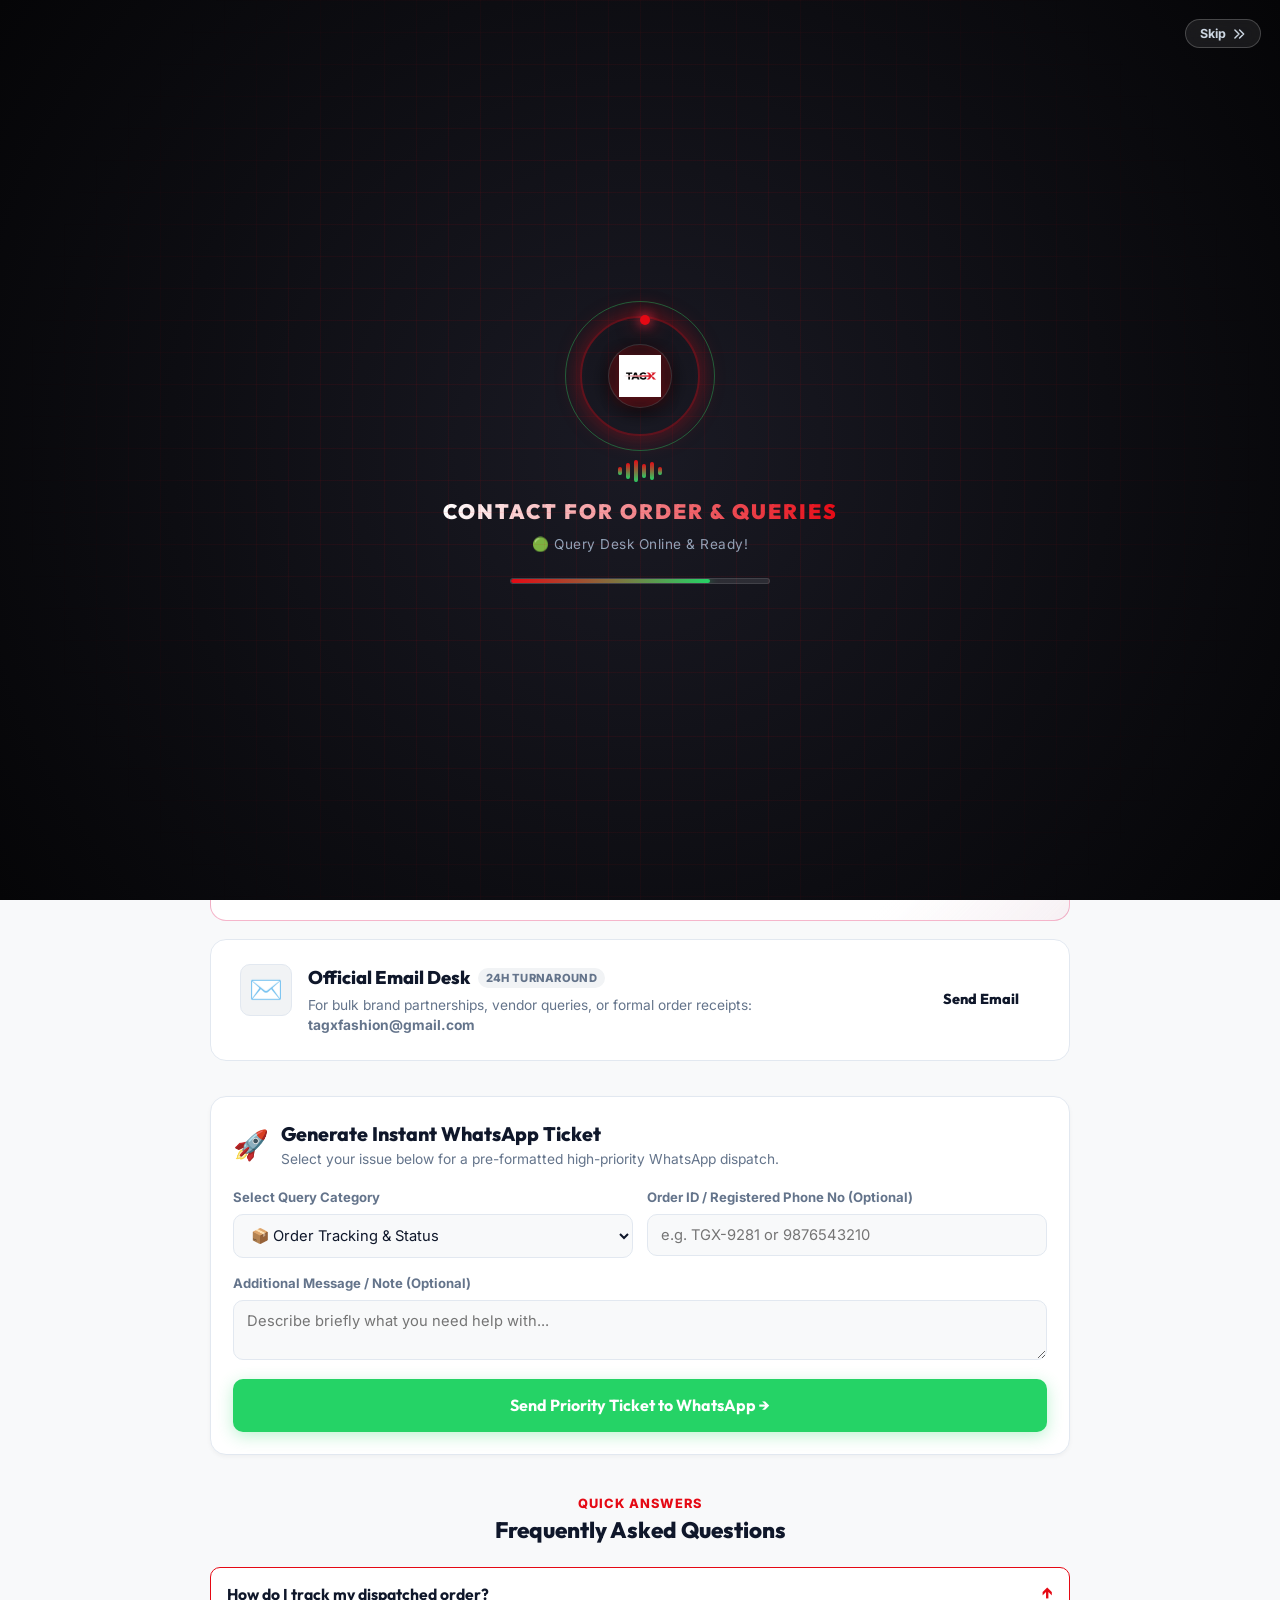
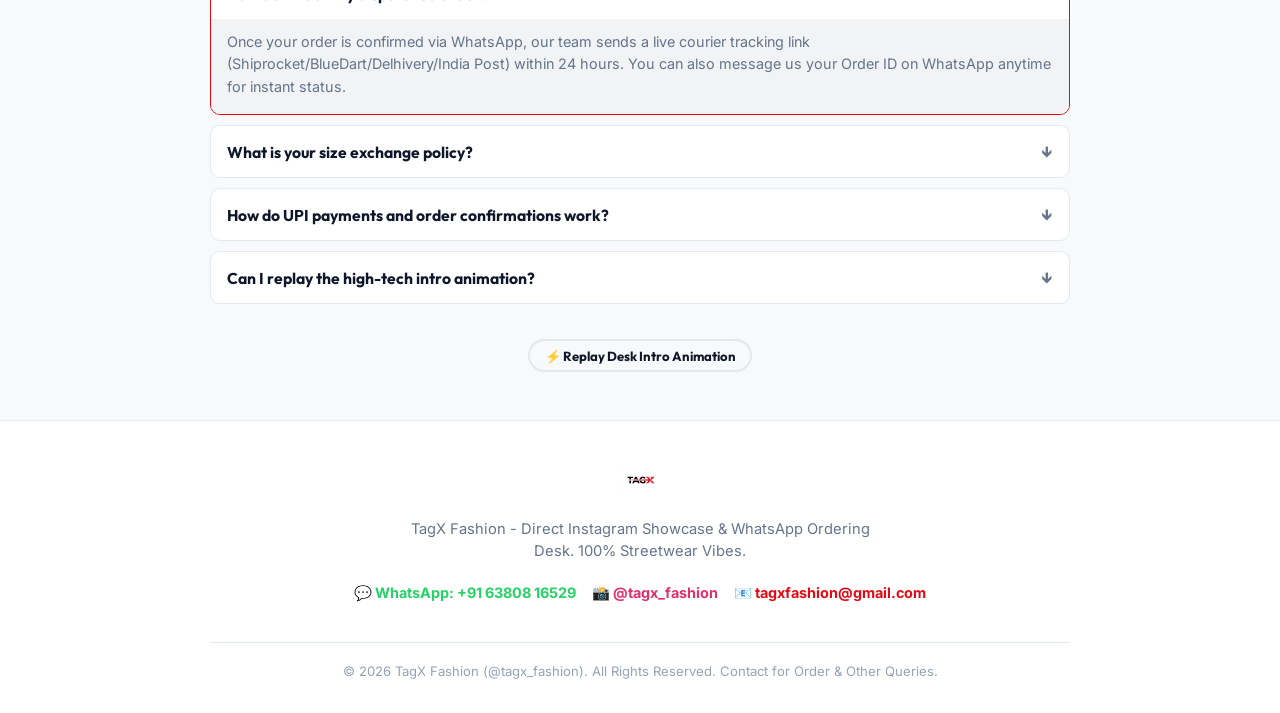
==== commit 49e09bb4: "feat: upgrade to Contact for Order & Other Queries portal with cinematic intro splash and infinite r" ====
--- a/index.html
+++ b/index.html
@@ -2,390 +2,1227 @@
 <html lang="en" data-theme="light">
 <head>
   <meta charset="UTF-8">
-  <meta name="viewport" content="width=device-width, initial-scale=1.0">
-  <title>TagX Fashion | Instagram to WhatsApp Fashion Showcase</title>
-  <meta name="description" content="Shop the latest street fashion, oversized tees, polo shirts, and jeans at TagX Fashion (@tagx_fashion). Instant WhatsApp ordering & UPI payment.">
-  
-  <!-- OpenGraph SEO Meta Tags -->
+  <meta name="viewport" content="width=device-width, initial-scale=1.0, maximum-scale=5.0">
+  <title>Contact for Order & Other Queries | TagX Fashion</title>
+  <meta name="description" content="Contact TagX Fashion for order booking, live tracking, size exchange, payment verification, and streetwear inquiries via WhatsApp (+91 63808 16529), call, or Instagram DM.">
+
+  <!-- OpenGraph Meta -->
   <meta property="og:type" content="website">
-  <meta property="og:title" content="TagX Fashion | Urban Streetwear Revolution">
-  <meta property="og:description" content="Zero backend hassle, premium streetwear quality. Select your size, order directly via WhatsApp (+91 63808 16529), and pay with UPI.">
-  <meta property="og:image" content="assets/banners/hero-banner.jpg">
-  <meta property="og:url" content="https://www.instagram.com/tagx_fashion?igsi=bWE5MnVlbHd3dTdl">
-  <meta name="twitter:card" content="summary_large_image">
-
-  <!-- CSS Stylesheets -->
+  <meta property="og:title" content="Contact for Order & Other Queries | TagX Fashion">
+  <meta property="og:description" content="Direct 24/7 assistance for order tracking, size exchange, UPI confirmation, and all streetwear queries.">
+  <meta property="og:image" content="assets/logo.png">
+
+  <!-- Core CSS -->
   <link rel="stylesheet" href="css/main.css">
   <link rel="stylesheet" href="css/navbar.css">
   <link rel="stylesheet" href="css/components.css">
   <link rel="stylesheet" href="css/responsive.css">
 
-  <!-- Analytics & Meta Pixel -->
-  <script src="js/analytics.js"></script>
+  <style>
+    /* ==========================================================
+       TAGX CONTACT & ORDER DESK - PREMIUM MOBILE UI
+       ========================================================== */
+
+    /* 1. CINEMATIC 2.5-SECOND INTRO SPLASH OVERLAY */
+    #support-splash-screen {
+      position: fixed;
+      top: 0;
+      left: 0;
+      width: 100vw;
+      height: 100vh;
+      height: 100dvh;
+      background: radial-gradient(circle at center, #1a1a24 0%, #0d0d12 60%, #050507 100%);
+      z-index: 99999;
+      display: flex;
+      flex-direction: column;
+      align-items: center;
+      justify-content: center;
+      color: #FFFFFF;
+      overflow: hidden;
+      transition: opacity 0.6s cubic-bezier(0.4, 0, 0.2, 1), transform 0.6s cubic-bezier(0.4, 0, 0.2, 1), visibility 0.6s;
+    }
+
+    #support-splash-screen.hidden {
+      opacity: 0;
+      transform: scale(1.06);
+      visibility: hidden;
+      pointer-events: none;
+    }
+
+    .splash-cyber-grid {
+      position: absolute;
+      inset: 0;
+      background-image: 
+        linear-gradient(to right, rgba(229, 9, 20, 0.08) 1px, transparent 1px),
+        linear-gradient(to bottom, rgba(229, 9, 20, 0.08) 1px, transparent 1px);
+      background-size: 32px 32px;
+      mask-image: radial-gradient(circle at center, black 40%, transparent 80%);
+      -webkit-mask-image: radial-gradient(circle at center, black 40%, transparent 80%);
+      pointer-events: none;
+      animation: gridPulse 4s ease-in-out infinite alternate;
+    }
+
+    @keyframes gridPulse {
+      0% { opacity: 0.4; transform: scale(1); }
+      100% { opacity: 0.9; transform: scale(1.03); }
+    }
+
+    .splash-radar-container {
+      position: relative;
+      width: 120px;
+      height: 120px;
+      margin-bottom: 1.5rem;
+      display: flex;
+      align-items: center;
+      justify-content: center;
+    }
+
+    .splash-radar-ring {
+      position: absolute;
+      inset: 0;
+      border-radius: 50%;
+      border: 2px solid rgba(229, 9, 20, 0.35);
+      box-shadow: 0 0 25px rgba(229, 9, 20, 0.4);
+      animation: radarSpin 3s linear infinite;
+    }
+
+    .splash-radar-ring::before {
+      content: '';
+      position: absolute;
+      top: -3px;
+      left: 50%;
+      width: 10px;
+      height: 10px;
+      background: #E50914;
+      border-radius: 50%;
+      box-shadow: 0 0 12px #FF3344, 0 0 24px #E50914;
+    }
+
+    .splash-radar-pulse {
+      position: absolute;
+      inset: -15px;
+      border-radius: 50%;
+      border: 1px solid rgba(37, 211, 102, 0.4);
+      animation: radarExpand 1.8s ease-out infinite;
+    }
+
+    @keyframes radarSpin {
+      0% { transform: rotate(0deg); }
+      100% { transform: rotate(360deg); }
+    }
+
+    @keyframes radarExpand {
+      0% { transform: scale(0.8); opacity: 1; }
+      100% { transform: scale(1.4); opacity: 0; }
+    }
+
+    .splash-logo-core {
+      width: 64px;
+      height: 64px;
+      background: #111116;
+      border-radius: 50%;
+      display: flex;
+      align-items: center;
+      justify-content: center;
+      z-index: 2;
+      box-shadow: 0 4px 20px rgba(0, 0, 0, 0.8), inset 0 0 12px rgba(229, 9, 20, 0.3);
+      border: 1px solid rgba(255, 255, 255, 0.15);
+    }
+
+    .splash-logo-core img {
+      width: 42px;
+      height: auto;
+      filter: drop-shadow(0 2px 8px rgba(229, 9, 20, 0.5));
+    }
+
+    .splash-soundwaves {
+      display: flex;
+      align-items: center;
+      gap: 4px;
+      height: 22px;
+      margin-bottom: 0.9rem;
+    }
+
+    .soundwave-bar {
+      width: 4px;
+      height: 100%;
+      background: linear-gradient(to top, #25D366, #E50914);
+      border-radius: 3px;
+      animation: soundwaveBounce 0.8s ease-in-out infinite alternate;
+    }
+
+    .soundwave-bar:nth-child(1) { animation-delay: 0.1s; height: 35%; }
+    .soundwave-bar:nth-child(2) { animation-delay: 0.3s; height: 70%; }
+    .soundwave-bar:nth-child(3) { animation-delay: 0.2s; height: 100%; }
+    .soundwave-bar:nth-child(4) { animation-delay: 0.4s; height: 60%; }
+    .soundwave-bar:nth-child(5) { animation-delay: 0.15s; height: 85%; }
+    .soundwave-bar:nth-child(6) { animation-delay: 0.35s; height: 40%; }
+
+    @keyframes soundwaveBounce {
+      0% { transform: scaleY(0.3); }
+      100% { transform: scaleY(1); }
+    }
+
+    .splash-title {
+      font-family: var(--font-heading);
+      font-size: 1.3rem;
+      font-weight: 900;
+      letter-spacing: 2px;
+      text-transform: uppercase;
+      margin-bottom: 6px;
+      text-align: center;
+      background: linear-gradient(90deg, #FFFFFF, #E50914, #FFFFFF);
+      background-size: 200% auto;
+      -webkit-background-clip: text;
+      -webkit-text-fill-color: transparent;
+      animation: shineText 2s linear infinite;
+    }
+
+    @keyframes shineText {
+      to { background-position: 200% center; }
+    }
+
+    .splash-status-text {
+      font-family: var(--font-body);
+      font-size: 0.85rem;
+      color: #94A3B8;
+      margin-bottom: 1.4rem;
+      text-align: center;
+      min-height: 22px;
+      letter-spacing: 0.5px;
+    }
+
+    .splash-progress-track {
+      width: min(260px, 78vw);
+      height: 6px;
+      background: rgba(255, 255, 255, 0.1);
+      border-radius: 99px;
+      overflow: hidden;
+      position: relative;
+      border: 1px solid rgba(255, 255, 255, 0.1);
+    }
+
+    .splash-progress-fill {
+      height: 100%;
+      width: 0%;
+      background: linear-gradient(90deg, #E50914, #25D366);
+      border-radius: 99px;
+      transition: width 0.05s linear;
+      box-shadow: 0 0 10px rgba(37, 211, 102, 0.8);
+    }
+
+    .splash-skip-btn {
+      position: absolute;
+      top: 1.2rem;
+      right: 1.2rem;
+      background: rgba(255, 255, 255, 0.08);
+      border: 1px solid rgba(255, 255, 255, 0.2);
+      color: #CBD5E1;
+      padding: 6px 14px;
+      border-radius: 20px;
+      font-size: 0.78rem;
+      font-weight: 700;
+      cursor: pointer;
+      backdrop-filter: blur(8px);
+      transition: all 0.2s ease;
+      display: flex;
+      align-items: center;
+      gap: 6px;
+    }
+
+    .splash-skip-btn:hover, .splash-skip-btn:active {
+      background: rgba(229, 9, 20, 0.3);
+      color: #FFFFFF;
+      border-color: #E50914;
+    }
+
+    /* 2. SUPPORT PAGE MAIN HERO & CARDS */
+    .support-hero {
+      position: relative;
+      padding: 2rem 1rem 1.6rem;
+      text-align: center;
+      border-radius: var(--radius-lg);
+      background: linear-gradient(180deg, var(--bg-surface) 0%, var(--bg-main) 100%);
+      border: 1px solid var(--border);
+      box-shadow: var(--shadow-sm);
+      margin-bottom: 1.6rem;
+      overflow: hidden;
+    }
+
+    .support-hero::before {
+      content: '';
+      position: absolute;
+      top: -40px;
+      left: 50%;
+      transform: translateX(-50%);
+      width: 250px;
+      height: 120px;
+      background: radial-gradient(ellipse, var(--primary-glow) 0%, transparent 70%);
+      pointer-events: none;
+      opacity: 0.6;
+    }
+
+    .live-status-pill {
+      display: inline-flex;
+      align-items: center;
+      gap: 8px;
+      padding: 5px 14px;
+      border-radius: 9999px;
+      background: rgba(37, 211, 102, 0.12);
+      border: 1px solid rgba(37, 211, 102, 0.3);
+      color: var(--whatsapp-color);
+      font-size: 0.78rem;
+      font-weight: 800;
+      letter-spacing: 0.5px;
+      margin-bottom: 0.75rem;
+      text-transform: uppercase;
+    }
+
+    .live-status-dot {
+      width: 8px;
+      height: 8px;
+      background: var(--whatsapp-color);
+      border-radius: 50%;
+      box-shadow: 0 0 8px var(--whatsapp-color);
+      animation: liveBlink 1.4s infinite alternate;
+    }
+
+    @keyframes liveBlink {
+      0% { transform: scale(0.85); opacity: 0.6; }
+      100% { transform: scale(1.25); opacity: 1; box-shadow: 0 0 12px var(--whatsapp-color); }
+    }
+
+    .support-hero-title {
+      font-family: var(--font-heading);
+      font-size: clamp(1.7rem, 4vw, 2.5rem);
+      font-weight: 900;
+      line-height: 1.15;
+      margin-bottom: 0.5rem;
+      color: var(--text-main);
+    }
+
+    .support-hero-subtitle {
+      color: var(--text-muted);
+      font-size: clamp(0.88rem, 2.5vw, 1rem);
+      max-width: 580px;
+      margin-inline: auto;
+      line-height: 1.5;
+    }
+
+    /* Quick Action Chips Bar */
+    .quick-chips-section {
+      margin-bottom: 1.8rem;
+    }
+
+    .chips-label {
+      font-size: 0.8rem;
+      font-weight: 800;
+      text-transform: uppercase;
+      letter-spacing: 0.8px;
+      color: var(--text-subtle);
+      margin-bottom: 0.6rem;
+      display: flex;
+      align-items: center;
+      gap: 6px;
+    }
+
+    .quick-chips-scroll {
+      display: flex;
+      gap: 8px;
+      overflow-x: auto;
+      padding-bottom: 6px;
+      -webkit-overflow-scrolling: touch;
+      scrollbar-width: none;
+    }
+
+    .quick-chips-scroll::-webkit-scrollbar {
+      display: none;
+    }
+
+    .topic-chip {
+      white-space: nowrap;
+      padding: 8px 14px;
+      border-radius: var(--radius-full);
+      background: var(--bg-surface);
+      border: 1px solid var(--border);
+      color: var(--text-main);
+      font-size: 0.84rem;
+      font-weight: 700;
+      cursor: pointer;
+      display: inline-flex;
+      align-items: center;
+      gap: 6px;
+      transition: all var(--transition-fast);
+      text-decoration: none;
+      flex-shrink: 0;
+    }
+
+    .topic-chip:hover, .topic-chip:active {
+      background: var(--primary);
+      color: #FFFFFF;
+      border-color: var(--primary);
+      transform: translateY(-2px);
+      box-shadow: 0 4px 12px var(--primary-glow);
+    }
+
+    /* Support Channels Grid */
+    .support-channels-grid {
+      display: flex;
+      flex-direction: column;
+      gap: 1.15rem;
+      margin-bottom: 2.2rem;
+    }
+
+    .support-card {
+      background: var(--bg-surface);
+      border: 1.5px solid var(--border);
+      border-radius: var(--radius-lg);
+      padding: 1.35rem;
+      transition: transform var(--transition-fast), box-shadow var(--transition-fast), border-color var(--transition-fast);
+      position: relative;
+      overflow: hidden;
+      display: flex;
+      flex-direction: column;
+      gap: 1rem;
+    }
+
+    @media (min-width: 640px) {
+      .support-card {
+        flex-direction: row;
+        align-items: center;
+        justify-content: space-between;
+        padding: 1.5rem 1.8rem;
+      }
+    }
+
+    .support-card:hover {
+      transform: translateY(-3px);
+      box-shadow: var(--shadow-md);
+    }
+
+    .card-whatsapp {
+      border-color: rgba(37, 211, 102, 0.4);
+      background: linear-gradient(135deg, var(--bg-surface) 80%, rgba(37, 211, 102, 0.05) 100%);
+    }
+
+    .card-whatsapp:hover {
+      border-color: var(--whatsapp-color);
+      box-shadow: 0 8px 24px rgba(37, 211, 102, 0.2);
+    }
+
+    .card-phone {
+      border-color: rgba(229, 9, 20, 0.35);
+      background: linear-gradient(135deg, var(--bg-surface) 80%, rgba(229, 9, 20, 0.04) 100%);
+    }
+
+    .card-phone:hover {
+      border-color: var(--primary);
+      box-shadow: var(--shadow-primary);
+    }
+
+    .card-instagram {
+      border-color: rgba(225, 48, 108, 0.35);
+      background: linear-gradient(135deg, var(--bg-surface) 80%, rgba(225, 48, 108, 0.04) 100%);
+    }
+
+    .card-instagram:hover {
+      border-color: var(--instagram-color);
+      box-shadow: 0 8px 24px rgba(225, 48, 108, 0.2);
+    }
+
+    .card-email {
+      border-color: var(--border);
+    }
+
+    .card-email:hover {
+      border-color: var(--text-subtle);
+    }
+
+    .card-left-info {
+      display: flex;
+      align-items: flex-start;
+      gap: 1rem;
+    }
+
+    .channel-icon-box {
+      width: 52px;
+      height: 52px;
+      border-radius: var(--radius-md);
+      display: flex;
+      align-items: center;
+      justify-content: center;
+      font-size: 1.7rem;
+      flex-shrink: 0;
+      background: var(--bg-subtle);
+      border: 1px solid var(--border);
+    }
+
+    .channel-title-row {
+      display: flex;
+      align-items: center;
+      gap: 8px;
+      flex-wrap: wrap;
+      margin-bottom: 4px;
+    }
+
+    .channel-title {
+      font-family: var(--font-heading);
+      font-size: 1.15rem;
+      font-weight: 800;
+      color: var(--text-main);
+    }
+
+    .channel-badge {
+      font-size: 0.7rem;
+      font-weight: 800;
+      padding: 2px 8px;
+      border-radius: 999px;
+      text-transform: uppercase;
+      letter-spacing: 0.3px;
+    }
+
+    .badge-fast {
+      background: rgba(37, 211, 102, 0.15);
+      color: var(--whatsapp-color);
+    }
+
+    .badge-hotline {
+      background: var(--primary-light);
+      color: var(--primary);
+    }
+
+    .badge-drops {
+      background: rgba(225, 48, 108, 0.15);
+      color: var(--instagram-color);
+    }
+
+    .channel-desc {
+      font-size: 0.86rem;
+      color: var(--text-muted);
+      line-height: 1.45;
+    }
+
+    .channel-meta {
+      font-size: 0.78rem;
+      color: var(--text-subtle);
+      font-weight: 600;
+      margin-top: 4px;
+      display: flex;
+      align-items: center;
+      gap: 6px;
+    }
+
+    .card-actions-group {
+      display: flex;
+      align-items: center;
+      gap: 8px;
+      flex-shrink: 0;
+      width: 100%;
+    }
+
+    @media (min-width: 640px) {
+      .card-actions-group {
+        width: auto;
+      }
+    }
+
+    .action-btn-custom {
+      flex: 1;
+      padding: 0.72rem 1.3rem;
+      border-radius: var(--radius-md);
+      font-family: var(--font-heading);
+      font-weight: 800;
+      font-size: 0.9rem;
+      text-align: center;
+      text-decoration: none;
+      display: inline-flex;
+      align-items: center;
+      justify-content: center;
+      gap: 8px;
+      cursor: pointer;
+      border: none;
+      transition: all var(--transition-fast);
+      white-space: nowrap;
+    }
+
+    .btn-wa-solid {
+      background: var(--whatsapp-color);
+      color: #FFFFFF;
+      box-shadow: 0 4px 14px rgba(37, 211, 102, 0.35);
+    }
+
+    .btn-wa-solid:hover {
+      background: var(--whatsapp-hover);
+      transform: translateY(-2px);
+    }
+
+    .btn-call-solid {
+      background: var(--primary);
+      color: #FFFFFF;
+      box-shadow: var(--shadow-primary);
+    }
+
+    .btn-call-solid:hover {
+      background: var(--primary-hover);
+      transform: translateY(-2px);
+    }
+
+    .btn-ig-solid {
+      background: linear-gradient(45deg, #f09433 0%, #e6683c 25%, #dc2743 50%, #cc2366 75%, #bc1888 100%);
+      color: #FFFFFF;
+      box-shadow: 0 4px 14px rgba(225, 48, 108, 0.35);
+    }
+
+    .btn-ig-solid:hover {
+      opacity: 0.92;
+      transform: translateY(-2px);
+    }
+
+    .btn-copy-icon {
+      padding: 0.72rem 0.95rem;
+      background: var(--bg-subtle);
+      color: var(--text-main);
+      border: 1px solid var(--border);
+      border-radius: var(--radius-md);
+      cursor: pointer;
+      font-weight: 700;
+      font-size: 0.86rem;
+      display: inline-flex;
+      align-items: center;
+      justify-content: center;
+      gap: 4px;
+      transition: all var(--transition-fast);
+    }
+
+    .btn-copy-icon:hover {
+      background: var(--border);
+    }
+
+    /* 3. TICKET GENERATOR BOX */
+    .ticket-generator-card {
+      background: var(--bg-surface);
+      border: 1px solid var(--border);
+      border-radius: var(--radius-lg);
+      padding: 1.4rem;
+      margin-bottom: 2.2rem;
+      box-shadow: var(--shadow-sm);
+    }
+
+    .ticket-header {
+      display: flex;
+      align-items: center;
+      gap: 12px;
+      margin-bottom: 1.2rem;
+    }
+
+    .ticket-title {
+      font-family: var(--font-heading);
+      font-size: 1.22rem;
+      font-weight: 800;
+      color: var(--text-main);
+    }
+
+    .ticket-form-grid {
+      display: grid;
+      grid-template-columns: 1fr;
+      gap: 0.9rem;
+    }
+
+    @media (min-width: 640px) {
+      .ticket-form-grid {
+        grid-template-columns: 1fr 1fr;
+      }
+    }
+
+    .input-group {
+      display: flex;
+      flex-direction: column;
+      gap: 6px;
+    }
+
+    .input-group label {
+      font-size: 0.82rem;
+      font-weight: 700;
+      color: var(--text-muted);
+    }
+
+    .ticket-input {
+      width: 100%;
+      padding: 11px 13px;
+      border-radius: var(--radius-md);
+      border: 1.5px solid var(--border);
+      background: var(--bg-main);
+      color: var(--text-main);
+      font-family: var(--font-body);
+      font-size: 0.92rem;
+      transition: border-color var(--transition-fast);
+    }
+
+    .ticket-input:focus {
+      outline: none;
+      border-color: var(--primary);
+      background: var(--bg-surface);
+    }
+
+    /* 4. ACCORDION HELP */
+    .faq-accordion-group {
+      display: flex;
+      flex-direction: column;
+      gap: 10px;
+      margin-bottom: 2.2rem;
+    }
+
+    .accordion-item {
+      background: var(--bg-surface);
+      border: 1px solid var(--border);
+      border-radius: var(--radius-md);
+      overflow: hidden;
+      transition: border-color var(--transition-fast);
+    }
+
+    .accordion-item.active {
+      border-color: var(--primary);
+    }
+
+    .accordion-btn {
+      width: 100%;
+      text-align: left;
+      padding: 14px 16px;
+      background: transparent;
+      border: none;
+      color: var(--text-main);
+      font-family: var(--font-heading);
+      font-size: 0.98rem;
+      font-weight: 700;
+      display: flex;
+      align-items: center;
+      justify-content: space-between;
+      cursor: pointer;
+    }
+
+    .accordion-arrow {
+      font-size: 1.1rem;
+      transition: transform var(--transition-fast);
+      color: var(--text-muted);
+    }
+
+    .accordion-item.active .accordion-arrow {
+      transform: rotate(180deg);
+      color: var(--primary);
+    }
+
+    .accordion-body {
+      max-height: 0;
+      overflow: hidden;
+      transition: max-height 0.3s ease-out, padding 0.3s ease;
+      background: var(--bg-subtle);
+      color: var(--text-muted);
+      font-size: 0.9rem;
+      line-height: 1.55;
+      padding-inline: 16px;
+    }
+
+    .accordion-item.active .accordion-body {
+      max-height: 250px;
+      padding-block: 12px 16px;
+    }
+
+    /* Subtle Entry Stagger on main page */
+    .fade-up-card {
+      animation: fadeUpItem 0.5s ease-out forwards;
+    }
+
+    @keyframes fadeUpItem {
+      from { opacity: 0; transform: translateY(14px); }
+      to { opacity: 1; transform: translateY(0); }
+    }
+  </style>
 </head>
 <body>
 
-  <!-- Top Announcement Bar -->
+  <!-- ==========================================================
+       CINEMATIC 2.5-SECOND HIGH-TECH INTRO SPLASH
+       ========================================================== -->
+  <div id="support-splash-screen" role="dialog" aria-label="Loading TagX Contact & Support Desk">
+    <div class="splash-cyber-grid"></div>
+
+    <button class="splash-skip-btn" onclick="finishIntroAnimation()" title="Skip Intro">
+      <span>Skip</span>
+      <svg width="14" height="14" fill="none" stroke="currentColor" viewBox="0 0 24 24"><path stroke-linecap="round" stroke-linejoin="round" stroke-width="2.5" d="M13 5l7 7-7 7M5 5l7 7-7 7"/></svg>
+    </button>
+
+    <div class="splash-radar-container">
+      <div class="splash-radar-pulse"></div>
+      <div class="splash-radar-ring"></div>
+      <div class="splash-logo-core">
+        <img src="assets/logo.png" alt="TagX Logo">
+      </div>
+    </div>
+
+    <div class="splash-soundwaves">
+      <div class="soundwave-bar"></div>
+      <div class="soundwave-bar"></div>
+      <div class="soundwave-bar"></div>
+      <div class="soundwave-bar"></div>
+      <div class="soundwave-bar"></div>
+      <div class="soundwave-bar"></div>
+    </div>
+
+    <div class="splash-title">Contact for Order & Queries</div>
+    <div id="splash-status-text" class="splash-status-text">🛰️ Initializing Direct Query Desk...</div>
+
+    <div class="splash-progress-track">
+      <div id="splash-progress-fill" class="splash-progress-fill"></div>
+    </div>
+  </div>
+
+  <!-- Top Announcement Bar (Continuous Running News Ticker) -->
   <div class="announcement-bar">
-    <span>🔥 FREE Delivery on Orders Over ₹499 | Direct WhatsApp Instant Order (+91 63808 16529)</span>
+    <div class="announcement-bar-track">
+      <span>🔥 FREE Delivery on Orders Over ₹499 • Direct WhatsApp Instant Order (+91 63808 16529) • 100% Streetwear Quality • Fast All-India Shipping</span>
+      <span>🔥 FREE Delivery on Orders Over ₹499 • Direct WhatsApp Instant Order (+91 63808 16529) • 100% Streetwear Quality • Fast All-India Shipping</span>
+    </div>
   </div>
 
   <!-- Header Navigation -->
   <header class="header-wrapper">
     <div class="container navbar">
-      <!-- Mobile Hamburger -->
-      <button class="icon-btn" onclick="toggleMobileDrawer()" title="Menu">
-        <svg width="22" height="22" fill="none" stroke="currentColor" viewBox="0 0 24 24"><path stroke-linecap="round" stroke-linejoin="round" stroke-width="2" d="M4 6h16M4 12h16M4 18h16"></path></svg>
-      </button>
-
       <!-- Brand Logo -->
       <a href="index.html" class="nav-brand">
         <img src="assets/logo.png" alt="TagX Logo" class="brand-logo">
       </a>
 
-      <!-- Desktop Menu Links -->
-      <nav class="nav-menu">
-        <a href="index.html" class="nav-link active">Home</a>
-        <a href="collections.html" class="nav-link">Collections</a>
-        <a href="how-to-order.html" class="nav-link">How To Order</a>
-        <a href="faq.html" class="nav-link">FAQ</a>
-        <a href="support.html" class="nav-link">Support</a>
-        <a href="contact.html" class="nav-link">Contact</a>
-        <a href="whatsapp-groups.html" class="nav-link" style="color: var(--whatsapp-color);">💬 VIP Groups</a>
-      </nav>
-
-      <!-- Action Controls -->
+      <!-- Desktop Action Links -->
       <div class="nav-actions">
-        <button class="icon-btn" onclick="toggleSearchModal()" title="Search Products">
-          <svg width="20" height="20" fill="none" stroke="currentColor" viewBox="0 0 24 24"><path stroke-linecap="round" stroke-linejoin="round" stroke-width="2" d="M21 21l-6-6m2-5a7 7 0 11-14 0 7 7 0 0114 0z"></path></svg>
-        </button>
-
-        <a href="wishlist.html" class="icon-btn" title="Wishlist">
-          <svg width="20" height="20" fill="none" stroke="currentColor" viewBox="0 0 24 24"><path stroke-linecap="round" stroke-linejoin="round" stroke-width="2" d="M4.318 6.318a4.5 4.5 0 000 6.364L12 20.364l7.682-7.682a4.5 4.5 0 00-6.364-6.364L12 7.636l-1.318-1.318a4.5 4.5 0 00-6.364 0z"></path></svg>
-          <span class="icon-badge wishlist-badge" style="display: none;">0</span>
+        <a href="https://wa.me/916380816529?text=Hi%20TagX!%20I%20have%20an%20order%20inquiry." target="_blank" class="btn btn-whatsapp btn-sm" style="font-size: 0.84rem; padding: 0.45rem 1rem;">
+          <svg width="16" height="16" fill="currentColor" viewBox="0 0 24 24"><path d="M.057 24l1.687-6.163c-1.041-1.804-1.588-3.849-1.587-5.946.003-6.556 5.338-11.891 11.893-11.891 3.181.001 6.167 1.24 8.413 3.488 2.245 2.248 3.481 5.236 3.48 8.414-.003 6.557-5.338 11.892-11.893 11.892-1.99-.001-3.951-.5-5.688-1.448l-6.305 1.654zm6.597-3.807c1.676.995 3.276 1.591 5.392 1.592 5.448 0 9.886-4.434 9.889-9.885.002-5.462-4.415-9.89-9.881-9.892-5.452 0-9.887 4.434-9.889 9.884-.001 2.225.651 3.891 1.746 5.634l-0.999 3.648 3.742-.981z"/></svg>
+          <span>WhatsApp Chat</span>
         </a>
 
-        <a href="cart.html" class="icon-btn" title="Cart">
-          <svg width="20" height="20" fill="none" stroke="currentColor" viewBox="0 0 24 24"><path stroke-linecap="round" stroke-linejoin="round" stroke-width="2" d="M16 11V7a4 4 0 00-8 0v4M5 9h14l1 12H4L5 9z"></path></svg>
-          <span class="icon-badge cart-badge" style="display: none;">0</span>
+        <a href="https://www.instagram.com/tagx_fashion?igsi=bWE5MnVlbHd3dTdl" target="_blank" class="btn btn-outline btn-sm" style="font-size: 0.84rem; padding: 0.45rem 1rem; border-color: var(--instagram-color); color: var(--instagram-color);">
+          <span>Instagram DM</span>
         </a>
 
         <button class="icon-btn theme-toggle-btn" onclick="toggleTheme()" title="Toggle Theme"></button>
-      </div>
-    </div>
-
-    <!-- Live Search Dropdown Popup -->
-    <div id="search-modal" class="search-modal">
-      <div class="container">
-        <div class="search-box-input">
-          <svg width="20" height="20" fill="none" stroke="currentColor" viewBox="0 0 24 24"><path stroke-linecap="round" stroke-linejoin="round" stroke-width="2" d="M21 21l-6-6m2-5a7 7 0 11-14 0 7 7 0 0114 0z"></path></svg>
-          <input type="text" id="search-input-header" placeholder="Search DNMX, Polos, Shirts, Oversized, Black tees..." />
-          <button onclick="toggleSearchModal()" style="font-weight: 700; color: var(--text-muted);">&times;</button>
-        </div>
-        <div id="search-results-header" class="search-results-dropdown"></div>
       </div>
     </div>
   </header>
 
-  <!-- Mobile Drawer Menu -->
-  <div id="mobile-drawer-overlay" class="mobile-drawer-overlay" onclick="toggleMobileDrawer()"></div>
-  <aside id="mobile-drawer" class="mobile-drawer">
-    <div class="drawer-header">
-      <img src="assets/logo.png" alt="TagX Logo" style="height: 36px;">
-      <button onclick="toggleMobileDrawer()" style="font-size: 1.5rem; font-weight: 800;">&times;</button>
-    </div>
-    <nav class="drawer-menu">
-      <a href="index.html" class="drawer-link active">Home</a>
-      <a href="collections.html" class="drawer-link">Collections</a>
-      <a href="how-to-order.html" class="drawer-link">How To Order</a>
-      <a href="faq.html" class="drawer-link">FAQ</a>
-      <a href="support.html" class="drawer-link">Support</a>
-      <a href="contact.html" class="drawer-link">Contact</a>
-      <a href="whatsapp-groups.html" class="drawer-link" style="color: var(--whatsapp-color);">💬 Join VIP WhatsApp</a>
-    </nav>
-  </aside>
-
-  <!-- Main Landing Content -->
-  <main>
-
-    <!-- Hero Banner Section -->
-    <section style="position: relative; background: var(--bg-surface); overflow: hidden;">
-      <div class="container section-padding" style="display: grid; grid-template-columns: 1fr; gap: 2rem; align-items: center;">
-        <div style="text-align: center; margin-inline: auto; max-width: 700px;">
-          <span style="display: inline-block; padding: 4px 12px; background: var(--primary-light); color: var(--primary); font-weight: 800; font-size: 0.85rem; border-radius: var(--radius-full); margin-bottom: 12px; text-transform: uppercase; letter-spacing: 1px;">
-            🔥 Instagram ➔ Website ➔ WhatsApp Order
-          </span>
-          <h1 style="font-family: var(--font-heading); font-size: clamp(2.2rem, 5vw, 3.8rem); font-weight: 900; line-height: 1.1; margin-bottom: 1rem;">
-            URBAN FASHION <span style="color: var(--primary);">REVOLUTION</span>
-          </h1>
-          <p style="font-size: 1.1rem; color: var(--text-muted); margin-bottom: 1.8rem; line-height: 1.6;">
-            Zero backend hassle, premium streetwear quality. Select your size, order directly via WhatsApp, pay with UPI, and get fast doorstep delivery!
-          </p>
-          <div style="display: flex; gap: 12px; justify-content: center; flex-wrap: wrap;">
-            <a href="collections.html" class="btn btn-primary btn-lg">Explore Collections &rarr;</a>
-            <a href="https://wa.me/916380816529" target="_blank" class="btn btn-whatsapp btn-lg">💬 Direct WhatsApp Order</a>
+  <!-- Support Page Main Content -->
+  <main class="container" style="max-width: 860px; padding-block: 1.5rem 3rem;">
+
+    <!-- 1. Hero Live Status Section -->
+    <section class="support-hero fade-up-card">
+      <div class="live-status-pill">
+        <span class="live-status-dot"></span>
+        <span>24/7 Live Order & Query Desk</span>
+      </div>
+      <h1 class="support-hero-title">Contact for Order & Other Queries</h1>
+      <p class="support-hero-subtitle">
+        Direct assistance for order booking, live tracking, size exchange, payment confirmation, and all other queries. Avg response time: <strong>&lt; 3 minutes</strong>.
+      </p>
+    </section>
+
+    <!-- 2. One-Tap Quick Action Topic Chips -->
+    <section class="quick-chips-section fade-up-card">
+      <div class="chips-label">
+        <svg width="15" height="15" fill="none" stroke="currentColor" viewBox="0 0 24 24"><path stroke-linecap="round" stroke-linejoin="round" stroke-width="2.5" d="M13 10V3L4 14h7v7l9-11h-7z"/></svg>
+        <span>Instant WhatsApp Quick Topics</span>
+      </div>
+      <div class="quick-chips-scroll">
+        <a href="https://wa.me/916380816529?text=Hi%20TagX!%20I%20want%20to%20track%20my%20Order.%20My%20Order%20ID/Phone:%20" target="_blank" class="topic-chip">
+          <span>📦 Track My Order</span>
+        </a>
+        <a href="https://wa.me/916380816529?text=Hi%20TagX!%20I%20need%20a%20Size%20Exchange%20for%20my%20order.%20Item%20Details:%20" target="_blank" class="topic-chip">
+          <span>🔄 Size Exchange</span>
+        </a>
+        <a href="https://wa.me/916380816529?text=Hi%20TagX!%20I%20want%20to%20confirm%20my%20UPI%20Payment.%20Payment%20Screenshot/UTR:%20" target="_blank" class="topic-chip">
+          <span>💳 Payment Confirmation</span>
+        </a>
+        <a href="https://wa.me/916380816529?text=Hi%20TagX!%20Please%20share%20the%20latest%20VIP%20drop%20catalogue%20and%20offers." target="_blank" class="topic-chip">
+          <span>🔥 Today's VIP Drops</span>
+        </a>
+        <a href="https://wa.me/916380816529?text=Hi%20TagX!%20I%20would%20like%20to%20speak%20with%20a%20human%20support%20agent." target="_blank" class="topic-chip">
+          <span>⚡ Talk to Human Agent</span>
+        </a>
+      </div>
+    </section>
+
+    <!-- 3. Primary Support Channels List -->
+    <section class="support-channels-grid">
+
+      <!-- Channel 1: WhatsApp Support (Primary) -->
+      <div class="support-card card-whatsapp fade-up-card">
+        <div class="card-left-info">
+          <div class="channel-icon-box" style="background: rgba(37, 211, 102, 0.1); border-color: rgba(37, 211, 102, 0.3);">
+            💬
           </div>
-        </div>
-
-        <div style="border-radius: var(--radius-lg); overflow: hidden; box-shadow: var(--shadow-lg); border: 2px solid var(--border);">
-          <img src="assets/banners/hero-banner.jpg" alt="TagX Fashion Collection" style="width: 100%; height: auto; max-height: 480px; object-fit: cover;">
-        </div>
-      </div>
+          <div>
+            <div class="channel-title-row">
+              <h2 class="channel-title">WhatsApp Priority Support</h2>
+              <span class="channel-badge badge-fast">⚡ Instant &lt; 3m</span>
+            </div>
+            <p class="channel-desc">
+              Direct 1-on-1 chat for instant order dispatch, size assistance, custom queries, and UPI verification.
+            </p>
+            <div class="channel-meta">
+              <span>🟢 3 Support Executives Online</span> • <span>+91 63808 16529</span>
+            </div>
+          </div>
+        </div>
+        <div class="card-actions-group">
+          <a href="https://wa.me/916380816529?text=Hi%20TagX%20Fashion!%20I%20need%20assistance%20with%20my%20order." target="_blank" class="action-btn-custom btn-wa-solid">
+            <svg width="18" height="18" fill="currentColor" viewBox="0 0 24 24"><path d="M.057 24l1.687-6.163c-1.041-1.804-1.588-3.849-1.587-5.946.003-6.556 5.338-11.891 11.893-11.891 3.181.001 6.167 1.24 8.413 3.488 2.245 2.248 3.481 5.236 3.48 8.414-.003 6.557-5.338 11.892-11.893 11.892-1.99-.001-3.951-.5-5.688-1.448l-6.305 1.654zm6.597-3.807c1.676.995 3.276 1.591 5.392 1.592 5.448 0 9.886-4.434 9.889-9.885.002-5.462-4.415-9.89-9.881-9.892-5.452 0-9.887 4.434-9.889 9.884-.001 2.225.651 3.891 1.746 5.634l-0.999 3.648 3.742-.981z"/></svg>
+            <span>Chat on WhatsApp</span>
+          </a>
+        </div>
+      </div>
+
+      <!-- Channel 2: Direct Call Hotline -->
+      <div class="support-card card-phone fade-up-card">
+        <div class="card-left-info">
+          <div class="channel-icon-box" style="background: var(--primary-light); border-color: rgba(229, 9, 20, 0.3);">
+            📞
+          </div>
+          <div>
+            <div class="channel-title-row">
+              <h2 class="channel-title">Direct Calling Hotline</h2>
+              <span class="channel-badge badge-hotline">Voice Support</span>
+            </div>
+            <p class="channel-desc">
+              Speak directly with our fashion concierge team for immediate order resolution and guidance.
+            </p>
+            <div class="channel-meta">
+              <span>🕒 Mon – Sat (9:00 AM – 9:00 PM IST)</span>
+            </div>
+          </div>
+        </div>
+        <div class="card-actions-group">
+          <a href="tel:+916380816529" class="action-btn-custom btn-call-solid">
+            <svg width="16" height="16" fill="currentColor" viewBox="0 0 24 24"><path d="M6.62 10.79a15.053 15.053 0 006.59 6.59l2.2-2.2a1 1 0 011.01-.24c1.12.37 2.33.57 3.58.57a1 1 0 011 1V20a1 1 0 01-1 1A17 17 0 013 4a1 1 0 011-1h3.5a1 1 0 011 1c0 1.25.2 2.45.57 3.57a1 1 0 01-.24 1.02l-2.21 2.2z"/></svg>
+            <span>Call Now</span>
+          </a>
+          <button class="btn-copy-icon" onclick="copyHotline('+916380816529')" title="Copy Phone Number">
+            <svg width="16" height="16" fill="none" stroke="currentColor" viewBox="0 0 24 24"><path stroke-linecap="round" stroke-linejoin="round" stroke-width="2" d="M8 7v8a2 2 0 002 2h6M8 7V5a2 2 0 012-2h4.586a1 1 0 01.707.293l4.414 4.414a1 1 0 01.293.707V15a2 2 0 01-2 2h-2M8 7H6a2 2 0 00-2 2v10a2 2 0 002 2h8a2 2 0 002-2v-2"/></svg>
+            <span>Copy</span>
+          </button>
+        </div>
+      </div>
+
+      <!-- Channel 3: Instagram VIP DM -->
+      <div class="support-card card-instagram fade-up-card">
+        <div class="card-left-info">
+          <div class="channel-icon-box" style="background: rgba(225, 48, 108, 0.1); border-color: rgba(225, 48, 108, 0.3);">
+            📸
+          </div>
+          <div>
+            <div class="channel-title-row">
+              <h2 class="channel-title">Instagram VIP DM</h2>
+              <span class="channel-badge badge-drops">@tagx_fashion</span>
+            </div>
+            <p class="channel-desc">
+              Get outfit styling recommendations, size poll advice, reel product tags, and early drop previews.
+            </p>
+            <div class="channel-meta">
+              <span>🌟 100% Streetwear Community Desk</span>
+            </div>
+          </div>
+        </div>
+        <div class="card-actions-group">
+          <a href="https://www.instagram.com/tagx_fashion?igsi=bWE5MnVlbHd3dTdl" target="_blank" class="action-btn-custom btn-ig-solid">
+            <svg width="16" height="16" fill="currentColor" viewBox="0 0 24 24"><path d="M12 2.163c3.204 0 3.584.012 4.85.07 3.252.148 4.771 1.691 4.919 4.919.058 1.265.069 1.645.069 4.849 0 3.205-.012 3.584-.069 4.849-.149 3.225-1.664 4.771-4.919 4.919-1.266.058-1.644.07-4.85.07-3.204 0-3.584-.012-4.849-.07-3.26-.149-4.771-1.699-4.919-4.92-.058-1.265-.07-1.644-.07-4.849 0-3.204.013-3.583.07-4.849.149-3.227 1.664-4.771 4.919-4.919 1.266-.057 1.645-.069 4.849-.069zm0-2.163c-3.259 0-3.667.014-4.947.072-4.358.2-6.78 2.618-6.98 6.98-.059 1.281-.073 1.689-.073 4.948 0 3.259.014 3.668.072 4.948.2 4.358 2.618 6.78 6.98 6.98 1.281.058 1.689.072 4.948.072 3.259 0 3.668-.014 4.948-.072 4.354-.2 6.782-2.618 6.979-6.98.059-1.28.073-1.689.073-4.948 0-3.259-.014-3.667-.072-4.947-.196-4.354-2.617-6.78-6.979-6.98-1.281-.059-1.69-.073-4.949-.073zm0 5.838c-3.403 0-6.162 2.759-6.162 6.162s2.759 6.163 6.162 6.163 6.162-2.759 6.162-6.163c0-3.403-2.759-6.162-6.162-6.162zm0 10.162c-2.209 0-4-1.79-4-4 0-2.209 1.791-4 4-4s4 1.791 4 4c0 2.21-1.791 4-4 4zm6.406-11.845c-.796 0-1.441.645-1.441 1.44s.645 1.44 1.441 1.44c.795 0 1.439-.645 1.439-1.44s-.644-1.44-1.439-1.44z"/></svg>
+            <span>Open Instagram DM</span>
+          </a>
+        </div>
+      </div>
+
+      <!-- Channel 4: Email & Formal Desk -->
+      <div class="support-card card-email fade-up-card">
+        <div class="card-left-info">
+          <div class="channel-icon-box">
+            ✉️
+          </div>
+          <div>
+            <div class="channel-title-row">
+              <h2 class="channel-title">Official Email Desk</h2>
+              <span class="channel-badge" style="background: var(--bg-subtle); color: var(--text-muted);">24h Turnaround</span>
+            </div>
+            <p class="channel-desc">
+              For bulk brand partnerships, vendor queries, or formal order receipts: <strong>tagxfashion@gmail.com</strong>
+            </p>
+          </div>
+        </div>
+        <div class="card-actions-group">
+          <a href="mailto:tagxfashion@gmail.com?subject=TagX%20Order%20Inquiry" class="action-btn-custom btn-outline" style="border-color: var(--border);">
+            <span>Send Email</span>
+          </a>
+        </div>
+      </div>
+
     </section>
 
-    <!-- Category Quick Grid -->
-    <section class="section-padding container">
-      <div class="flex-between" style="margin-bottom: 1.5rem;">
-        <h2 style="font-family: var(--font-heading); font-size: 1.8rem; font-weight: 800;">Shop By Category</h2>
-        <a href="collections.html" style="color: var(--primary); font-weight: 700;">View All &rarr;</a>
-      </div>
-
-      <div class="categories-grid">
-        <a href="collections.html" onclick="setFilter('category', 'tshirts')" style="background: var(--bg-card); border: 1px solid var(--border); padding: 1.5rem; border-radius: var(--radius-md); text-align: center; transition: all var(--transition-fast);">
-          <div style="font-size: 2rem; margin-bottom: 8px;">👕</div>
-          <div style="font-weight: 800; font-family: var(--font-heading);">T-Shirts & Oversized</div>
-          <div style="font-size: 0.8rem; color: var(--text-muted);">From ₹199</div>
-        </a>
-
-        <a href="collections.html" onclick="setFilter('category', 'polos')" style="background: var(--bg-card); border: 1px solid var(--border); padding: 1.5rem; border-radius: var(--radius-md); text-align: center; transition: all var(--transition-fast);">
-          <div style="font-size: 2rem; margin-bottom: 8px;">👔</div>
-          <div style="font-weight: 800; font-family: var(--font-heading);">Polo Shirts</div>
-          <div style="font-size: 0.8rem; color: var(--text-muted);">From ₹299</div>
-        </a>
-
-        <a href="collections.html" onclick="setFilter('category', 'jackets')" style="background: var(--bg-card); border: 1px solid var(--border); padding: 1.5rem; border-radius: var(--radius-md); text-align: center; transition: all var(--transition-fast);">
-          <div style="font-size: 2rem; margin-bottom: 8px;">🧥</div>
-          <div style="font-weight: 800; font-family: var(--font-heading);">Jackets & Layering</div>
-          <div style="font-size: 0.8rem; color: var(--text-muted);">From ₹599</div>
-        </a>
-
-        <a href="collections.html" onclick="setFilter('category', 'jeans')" style="background: var(--bg-card); border: 1px solid var(--border); padding: 1.5rem; border-radius: var(--radius-md); text-align: center; transition: all var(--transition-fast);">
-          <div style="font-size: 2rem; margin-bottom: 8px;">👖</div>
-          <div style="font-weight: 800; font-family: var(--font-heading);">Denim & Cargo</div>
-          <div style="font-size: 0.8rem; color: var(--text-muted);">From ₹499</div>
-        </a>
-      </div>
+    <!-- 4. Interactive Quick WhatsApp Ticket Builder -->
+    <section id="ticket-section" class="ticket-generator-card fade-up-card">
+      <div class="ticket-header">
+        <div style="font-size: 1.8rem;">🚀</div>
+        <div>
+          <h3 class="ticket-title">Generate Instant WhatsApp Ticket</h3>
+          <p style="font-size: 0.86rem; color: var(--text-muted);">Select your issue below for a pre-formatted high-priority WhatsApp dispatch.</p>
+        </div>
+      </div>
+
+      <div class="ticket-form-grid">
+        <div class="input-group">
+          <label for="ticket-issue-type">Select Query Category</label>
+          <select id="ticket-issue-type" class="ticket-input">
+            <option value="Order Tracking & Status">📦 Order Tracking & Status</option>
+            <option value="Size Exchange / Return Request">🔄 Size Exchange / Replacement</option>
+            <option value="UPI Payment Verification">💳 UPI Payment / Screenshot Upload</option>
+            <option value="Product Sizing & Quality Question">👕 Product Sizing / Fabric Query</option>
+            <option value="VIP WhatsApp Community Access">👑 VIP Community Access</option>
+            <option value="Other Urgent Inquiry">⚡ Other Urgent Inquiry</option>
+          </select>
+        </div>
+
+        <div class="input-group">
+          <label for="ticket-order-id">Order ID / Registered Phone No (Optional)</label>
+          <input type="text" id="ticket-order-id" class="ticket-input" placeholder="e.g. TGX-9281 or 9876543210">
+        </div>
+      </div>
+
+      <div class="input-group" style="margin-top: 1rem;">
+        <label for="ticket-notes">Additional Message / Note (Optional)</label>
+        <textarea id="ticket-notes" class="ticket-input" rows="2" placeholder="Describe briefly what you need help with..."></textarea>
+      </div>
+
+      <button onclick="dispatchWhatsAppTicket()" class="btn btn-whatsapp btn-full" style="margin-top: 1.2rem; font-size: 1rem; padding: 0.9rem;">
+        <span>Send Priority Ticket to WhatsApp &rarr;</span>
+      </button>
     </section>
 
-    <!-- New Arrivals Section -->
-    <section class="section-padding container">
-      <div class="flex-between" style="margin-bottom: 1.5rem;">
-        <div>
-          <h2 style="font-family: var(--font-heading); font-size: 1.8rem; font-weight: 800;">🔥 New Arrivals</h2>
-          <p style="color: var(--text-muted); font-size: 0.95rem;">Fresh drops updated daily from Instagram showcase</p>
-        </div>
-        <a href="collections.html" class="btn btn-outline btn-sm">See All Drops</a>
-      </div>
-
-      <div id="new-arrivals-grid" class="products-grid"></div>
+    <!-- 5. Interactive FAQ Quick Accordion -->
+    <section class="fade-up-card">
+      <div style="text-align: center; margin-bottom: 1.2rem;">
+        <span style="color: var(--primary); font-size: 0.8rem; font-weight: 800; text-transform: uppercase; letter-spacing: 1px;">Quick Answers</span>
+        <h3 style="font-family: var(--font-heading); font-size: 1.4rem; font-weight: 800;">Frequently Asked Questions</h3>
+      </div>
+
+      <div class="faq-accordion-group">
+        <div class="accordion-item active">
+          <button class="accordion-btn" onclick="toggleAccordion(this)">
+            <span>How do I track my dispatched order?</span>
+            <span class="accordion-arrow">&darr;</span>
+          </button>
+          <div class="accordion-body">
+            Once your order is confirmed via WhatsApp, our team sends a live courier tracking link (Shiprocket/BlueDart/Delhivery/India Post) within 24 hours. You can also message us your Order ID on WhatsApp anytime for instant status.
+          </div>
+        </div>
+
+        <div class="accordion-item">
+          <button class="accordion-btn" onclick="toggleAccordion(this)">
+            <span>What is your size exchange policy?</span>
+            <span class="accordion-arrow">&darr;</span>
+          </button>
+          <div class="accordion-body">
+            We offer hassle-free size exchanges within 3 days of delivery! Simply send a WhatsApp message with your unboxing video or photo and request your preferred size.
+          </div>
+        </div>
+
+        <div class="accordion-item">
+          <button class="accordion-btn" onclick="toggleAccordion(this)">
+            <span>How do UPI payments and order confirmations work?</span>
+            <span class="accordion-arrow">&darr;</span>
+          </button>
+          <div class="accordion-body">
+            After connecting on WhatsApp (+91 63808 16529), our team verifies stock and shares our official GPay / PhonePe / Paytm UPI QR. Once you share the payment screenshot, your order is locked and dispatched!
+          </div>
+        </div>
+
+        <div class="accordion-item">
+          <button class="accordion-btn" onclick="toggleAccordion(this)">
+            <span>Can I replay the high-tech intro animation?</span>
+            <span class="accordion-arrow">&darr;</span>
+          </button>
+          <div class="accordion-body">
+            Yes! Click the "Replay Intro Animation" button below anytime to experience the TagX 24/7 Desk intro sequence again.
+          </div>
+        </div>
+      </div>
+
+      <div style="text-align: center; margin-top: 1rem;">
+        <button onclick="replayIntroAnimation()" class="btn btn-outline btn-sm" style="border-radius: var(--radius-full); font-size: 0.82rem; gap: 6px;">
+          <span>⚡ Replay Desk Intro Animation</span>
+        </button>
+      </div>
     </section>
 
-    <!-- Trending Products Section -->
-    <section class="section-padding" style="background: var(--bg-surface); border-block: 1px solid var(--border);">
-      <div class="container">
-        <div class="text-center" style="margin-bottom: 2rem;">
-          <span style="color: var(--primary); font-weight: 800; text-transform: uppercase; letter-spacing: 1px;">Top Sellers</span>
-          <h2 style="font-family: var(--font-heading); font-size: 2.2rem; font-weight: 900;">Trending This Week</h2>
-        </div>
-
-        <div id="trending-products-grid" class="products-grid"></div>
-      </div>
-    </section>
-
-    <!-- Official Instagram QR Code Section -->
-    <section class="section-padding container">
-      <div style="background: var(--bg-card); border: 1px solid var(--border); border-radius: var(--radius-lg); padding: 2.5rem 1.5rem; display: grid; grid-template-columns: repeat(auto-fit, minmax(280px, 1fr)); gap: 2rem; align-items: center;">
-        <div style="text-align: center;">
-          <span style="color: var(--instagram-color); font-weight: 800; text-transform: uppercase; letter-spacing: 1px;">Follow On Instagram</span>
-          <h2 style="font-family: var(--font-heading); font-size: 2.2rem; font-weight: 900; margin-block: 8px;">Scan To Follow @tagx_fashion</h2>
-          <p style="color: var(--text-muted); margin-bottom: 1.5rem; line-height: 1.6;">
-            Scan our official Instagram QR code to view daily streetwear reels, customer unboxing videos, and exclusive giveaway announcements!
-          </p>
-          <a href="https://www.instagram.com/tagx_fashion?igsi=bWE5MnVlbHd3dTdl" target="_blank" class="btn btn-outline" style="border-color: var(--instagram-color); color: var(--instagram-color);">
-            📸 Open @tagx_fashion Instagram &rarr;
-          </a>
-        </div>
-        <div style="text-align: center;">
-          <img src="assets/instagram-qr.png" alt="TagX Fashion Official Instagram QR Code" style="max-width: 260px; margin-inline: auto; border-radius: var(--radius-lg); box-shadow: var(--shadow-md); border: 3px solid var(--border);">
-        </div>
-      </div>
-    </section>
-
-    <!-- Why TagX Section -->
-    <section class="section-padding container">
-      <div class="text-center" style="margin-bottom: 2.5rem;">
-        <h2 style="font-family: var(--font-heading); font-size: 2rem; font-weight: 900;">Why Order With TagX?</h2>
-        <p style="color: var(--text-muted);">The simplest & fastest way to buy streetwear online</p>
-      </div>
-
-      <div style="display: grid; grid-template-columns: repeat(auto-fit, minmax(240px, 1fr)); gap: 1.5rem;">
-        <div style="background: var(--bg-card); border: 1px solid var(--border); padding: 1.8rem; border-radius: var(--radius-lg); text-align: center;">
-          <div style="font-size: 2.5rem; margin-bottom: 10px;">⚡</div>
-          <h3 style="font-family: var(--font-heading); font-size: 1.2rem; font-weight: 800; margin-bottom: 6px;">Instant WhatsApp Order</h3>
-          <p style="font-size: 0.9rem; color: var(--text-muted);">No passwords, no slow signups. Place order directly on WhatsApp (+91 63808 16529) in 1 click.</p>
-        </div>
-
-        <div style="background: var(--bg-card); border: 1px solid var(--border); padding: 1.8rem; border-radius: var(--radius-lg); text-align: center;">
-          <div style="font-size: 2.5rem; margin-bottom: 10px;">💳</div>
-          <h3 style="font-family: var(--font-heading); font-size: 1.2rem; font-weight: 800; margin-bottom: 6px;">UPI / QR Payments</h3>
-          <p style="font-size: 0.9rem; color: var(--text-muted);">Pay securely using Google Pay, PhonePe, Paytm, or BHIM UPI directly.</p>
-        </div>
-
-        <div style="background: var(--bg-card); border: 1px solid var(--border); padding: 1.8rem; border-radius: var(--radius-lg); text-align: center;">
-          <div style="font-size: 2.5rem; margin-bottom: 10px;">🚚</div>
-          <h3 style="font-family: var(--font-heading); font-size: 1.2rem; font-weight: 800; margin-bottom: 6px;">Fast Doorstep Delivery</h3>
-          <p style="font-size: 0.9rem; color: var(--text-muted);">Dispatched within 24 hours with live tracking links shared on your WhatsApp.</p>
-        </div>
-
-        <div style="background: var(--bg-card); border: 1px solid var(--border); padding: 1.8rem; border-radius: var(--radius-lg); text-align: center;">
-          <div style="font-size: 2.5rem; margin-bottom: 10px;">💯</div>
-          <h3 style="font-family: var(--font-heading); font-size: 1.2rem; font-weight: 800; margin-bottom: 6px;">100% Quality Checked</h3>
-          <p style="font-size: 0.9rem; color: var(--text-muted);">Premium fabric, guaranteed fit, and easy hassle-free size replacement support.</p>
-        </div>
-      </div>
-    </section>
-
-    <!-- Customer Reviews Section -->
-    <section class="section-padding" style="background: var(--bg-surface); border-top: 1px solid var(--border);">
-      <div class="container">
-        <div class="text-center" style="margin-bottom: 2rem;">
-          <span style="color: var(--primary); font-weight: 800;">Real Reviews</span>
-          <h2 style="font-family: var(--font-heading); font-size: 2rem; font-weight: 900;">What Our Customers Say</h2>
-        </div>
-
-        <div style="display: grid; grid-template-columns: repeat(auto-fit, minmax(280px, 1fr)); gap: 1.5rem;">
-          <div style="background: var(--bg-card); border: 1px solid var(--border); padding: 1.5rem; border-radius: var(--radius-md);">
-            <div style="color: var(--accent-gold); font-size: 1.2rem; margin-bottom: 8px;">★★★★★</div>
-            <p style="font-size: 0.95rem; color: var(--text-main); margin-bottom: 12px; font-style: italic;">
-              "Ordered the DNMX oversized tee after seeing it on @tagx_fashion. Quality is insane for ₹199! Received via WhatsApp order smoothly."
-            </p>
-            <div style="font-weight: 800; font-family: var(--font-heading);">— Arun K. (Chennai)</div>
-          </div>
-
-          <div style="background: var(--bg-card); border: 1px solid var(--border); padding: 1.5rem; border-radius: var(--radius-md);">
-            <div style="color: var(--accent-gold); font-size: 1.2rem; margin-bottom: 8px;">★★★★★</div>
-            <p style="font-size: 0.95rem; color: var(--text-main); margin-bottom: 12px; font-style: italic;">
-              "Super fast UPI payment and got delivery in 2 days. The red polo fit is spot on. Will order again!"
-            </p>
-            <div style="font-weight: 800; font-family: var(--font-heading);">— Vikram S. (Coimbatore)</div>
-          </div>
-
-          <div style="background: var(--bg-card); border: 1px solid var(--border); padding: 1.5rem; border-radius: var(--radius-md);">
-            <div style="color: var(--accent-gold); font-size: 1.2rem; margin-bottom: 8px;">★★★★★</div>
-            <p style="font-size: 0.95rem; color: var(--text-main); margin-bottom: 12px; font-style: italic;">
-              "Denim jacket quality is top notch. The WhatsApp order process is zero headache."
-            </p>
-            <div style="font-weight: 800; font-family: var(--font-heading);">— Priya M. (Bangalore)</div>
-          </div>
-        </div>
-      </div>
-    </section>
-
-    <!-- Join WhatsApp VIP Group Banner -->
-    <section class="section-padding container">
-      <div style="background: linear-gradient(135deg, #111115 0%, #1E1E24 100%); color: #FFFFFF; padding: 2.5rem 1.5rem; border-radius: var(--radius-lg); text-align: center; position: relative; overflow: hidden; border: 1px solid var(--primary-glow);">
-        <h2 style="font-family: var(--font-heading); font-size: 2.2rem; font-weight: 900; margin-bottom: 8px;">Join TagX Exclusive WhatsApp Group</h2>
-        <p style="color: #94A3B8; max-width: 600px; margin-inline: auto; margin-bottom: 1.5rem;">
-          Get early access to limited edition drops, exclusive flash sales, and secret discount coupons before anyone else!
-        </p>
-        <a href="whatsapp-groups.html" class="btn btn-whatsapp btn-lg">💬 Join VIP WhatsApp Group</a>
-      </div>
-    </section>
-
   </main>
 
-  <!-- Floating Sticky Action Buttons -->
-  <div class="floating-actions">
-    <a href="https://wa.me/916380816529" target="_blank" class="float-btn whatsapp" title="Chat on WhatsApp (+91 63808 16529)">
-      <svg width="28" height="28" fill="currentColor" viewBox="0 0 24 24"><path d="M.057 24l1.687-6.163c-1.041-1.804-1.588-3.849-1.587-5.946.003-6.556 5.338-11.891 11.893-11.891 3.181.001 6.167 1.24 8.413 3.488 2.245 2.248 3.481 5.236 3.48 8.414-.003 6.557-5.338 11.892-11.893 11.892-1.99-.001-3.951-.5-5.688-1.448l-6.305 1.654zm6.597-3.807c1.676.995 3.276 1.591 5.392 1.592 5.448 0 9.886-4.434 9.889-9.885.002-5.462-4.415-9.89-9.881-9.892-5.452 0-9.887 4.434-9.889 9.884-.001 2.225.651 3.891 1.746 5.634l-0.999 3.648 3.742-.981z"/></svg>
+  <!-- Mobile Bottom Sticky Action Bar -->
+  <nav class="mobile-bottom-nav">
+    <a href="https://wa.me/916380816529?text=Hi%20TagX!%20I%20have%20an%20order%20inquiry." target="_blank" class="bottom-nav-item active" style="color: var(--whatsapp-color);">
+      <svg width="22" height="22" fill="currentColor" viewBox="0 0 24 24"><path d="M.057 24l1.687-6.163c-1.041-1.804-1.588-3.849-1.587-5.946.003-6.556 5.338-11.891 11.893-11.891 3.181.001 6.167 1.24 8.413 3.488 2.245 2.248 3.481 5.236 3.48 8.414-.003 6.557-5.338 11.892-11.893 11.892-1.99-.001-3.951-.5-5.688-1.448l-6.305 1.654zm6.597-3.807c1.676.995 3.276 1.591 5.392 1.592 5.448 0 9.886-4.434 9.889-9.885.002-5.462-4.415-9.89-9.881-9.892-5.452 0-9.887 4.434-9.889 9.884-.001 2.225.651 3.891 1.746 5.634l-0.999 3.648 3.742-.981z"/></svg>
+      <span>WhatsApp</span>
     </a>
-    <a href="https://www.instagram.com/tagx_fashion?igsi=bWE5MnVlbHd3dTdl" target="_blank" class="float-btn instagram" title="Follow @tagx_fashion on Instagram">
-      <svg width="26" height="26" fill="currentColor" viewBox="0 0 24 24"><path d="M12 2.163c3.204 0 3.584.012 4.85.07 3.252.148 4.771 1.691 4.919 4.919.058 1.265.069 1.645.069 4.849 0 3.205-.012 3.584-.069 4.849-.149 3.225-1.664 4.771-4.919 4.919-1.266.058-1.644.07-4.85.07-3.204 0-3.584-.012-4.849-.07-3.26-.149-4.771-1.699-4.919-4.92-.058-1.265-.07-1.644-.07-4.849 0-3.204.013-3.583.07-4.849.149-3.227 1.664-4.771 4.919-4.919 1.266-.057 1.645-.069 4.849-.069zm0-2.163c-3.259 0-3.667.014-4.947.072-4.358.2-6.78 2.618-6.98 6.98-.059 1.281-.073 1.689-.073 4.948 0 3.259.014 3.668.072 4.948.2 4.358 2.618 6.78 6.98 6.98 1.281.058 1.689.072 4.948.072 3.259 0 3.668-.014 4.948-.072 4.354-.2 6.782-2.618 6.979-6.98.059-1.28.073-1.689.073-4.948 0-3.259-.014-3.667-.072-4.947-.196-4.354-2.617-6.78-6.979-6.98-1.281-.059-1.69-.073-4.949-.073zm0 5.838c-3.403 0-6.162 2.759-6.162 6.162s2.759 6.163 6.162 6.163 6.162-2.759 6.162-6.163c0-3.403-2.759-6.162-6.162-6.162zm0 10.162c-2.209 0-4-1.79-4-4 0-2.209 1.791-4 4-4s4 1.791 4 4c0 2.21-1.791 4-4 4zm6.406-11.845c-.796 0-1.441.645-1.441 1.44s.645 1.44 1.441 1.44c.795 0 1.439-.645 1.439-1.44s-.644-1.44-1.439-1.44z"/></svg>
+    <a href="tel:+916380816529" class="bottom-nav-item" style="color: var(--primary);">
+      <svg width="20" height="20" fill="currentColor" viewBox="0 0 24 24"><path d="M6.62 10.79a15.053 15.053 0 006.59 6.59l2.2-2.2a1 1 0 011.01-.24c1.12.37 2.33.57 3.58.57a1 1 0 011 1V20a1 1 0 01-1 1A17 17 0 013 4a1 1 0 011-1h3.5a1 1 0 011 1c0 1.25.2 2.45.57 3.57a1 1 0 01-.24 1.02l-2.21 2.2z"/></svg>
+      <span>Call Desk</span>
     </a>
-  </div>
-
-  <!-- Mobile Bottom Navigation Bar -->
-  <nav class="mobile-bottom-nav">
-    <a href="index.html" class="bottom-nav-item active">
-      <svg width="20" height="20" fill="none" stroke="currentColor" viewBox="0 0 24 24"><path stroke-linecap="round" stroke-linejoin="round" stroke-width="2" d="M3 12l2-2m0 0l7-7 7 7M5 10v10a1 1 0 001 1h3m10-11l2 2m-2-2v10a1 1 0 01-1 1h-3m-6 0a1 1 0 001-1v-4a1 1 0 011-1h2a1 1 0 011 1v4a1 1 0 001 1m-6 0h6"></path></svg>
-      <span>Home</span>
+    <a href="https://www.instagram.com/tagx_fashion?igsi=bWE5MnVlbHd3dTdl" target="_blank" class="bottom-nav-item" style="color: var(--instagram-color);">
+      <svg width="20" height="20" fill="currentColor" viewBox="0 0 24 24"><path d="M12 2.163c3.204 0 3.584.012 4.85.07 3.252.148 4.771 1.691 4.919 4.919.058 1.265.069 1.645.069 4.849 0 3.205-.012 3.584-.069 4.849-.149 3.225-1.664 4.771-4.919 4.919-1.266.058-1.644.07-4.85.07-3.204 0-3.584-.012-4.849-.07-3.26-.149-4.771-1.699-4.919-4.92-.058-1.265-.07-1.644-.07-4.849 0-3.204.013-3.583.07-4.849.149-3.227 1.664-4.771 4.919-4.919 1.266-.057 1.645-.069 4.849-.069zm0-2.163c-3.259 0-3.667.014-4.947.072-4.358.2-6.78 2.618-6.98 6.98-.059 1.281-.073 1.689-.073 4.948 0 3.259.014 3.668.072 4.948.2 4.358 2.618 6.78 6.98 6.98 1.281.058 1.689.072 4.948.072 3.259 0 3.668-.014 4.948-.072 4.354-.2 6.782-2.618 6.979-6.98.059-1.28.073-1.689.073-4.948 0-3.259-.014-3.667-.072-4.947-.196-4.354-2.617-6.78-6.979-6.98-1.281-.059-1.69-.073-4.949-.073zm0 5.838c-3.403 0-6.162 2.759-6.162 6.162s2.759 6.163 6.162 6.163 6.162-2.759 6.162-6.163c0-3.403-2.759-6.162-6.162-6.162zm0 10.162c-2.209 0-4-1.79-4-4 0-2.209 1.791-4 4-4s4 1.791 4 4c0 2.21-1.791 4-4 4zm6.406-11.845c-.796 0-1.441.645-1.441 1.44s.645 1.44 1.441 1.44c.795 0 1.439-.645 1.439-1.44s-.644-1.44-1.439-1.44z"/></svg>
+      <span>Instagram</span>
     </a>
-    <a href="collections.html" class="bottom-nav-item">
-      <svg width="20" height="20" fill="none" stroke="currentColor" viewBox="0 0 24 24"><path stroke-linecap="round" stroke-linejoin="round" stroke-width="2" d="M4 6a2 2 0 012-2h2a2 2 0 012 2v2a2 2 0 01-2 2H6a2 2 0 01-2-2V6zM14 6a2 2 0 012-2h2a2 2 0 012 2v2a2 2 0 01-2 2h-2a2 2 0 01-2-2V6zM4 16a2 2 0 012-2h2a2 2 0 012 2v2a2 2 0 01-2 2H6a2 2 0 01-2-2v-2zM14 16a2 2 0 012-2h2a2 2 0 012 2v2a2 2 0 01-2 2h-2a2 2 0 01-2-2v-2z"></path></svg>
-      <span>Shop</span>
-    </a>
-    <a href="wishlist.html" class="bottom-nav-item">
-      <svg width="20" height="20" fill="none" stroke="currentColor" viewBox="0 0 24 24"><path stroke-linecap="round" stroke-linejoin="round" stroke-width="2" d="M4.318 6.318a4.5 4.5 0 000 6.364L12 20.364l7.682-7.682a4.5 4.5 0 00-6.364-6.364L12 7.636l-1.318-1.318a4.5 4.5 0 00-6.364 0z"></path></svg>
-      <span>Wishlist</span>
-    </a>
-    <a href="cart.html" class="bottom-nav-item">
-      <svg width="20" height="20" fill="none" stroke="currentColor" viewBox="0 0 24 24"><path stroke-linecap="round" stroke-linejoin="round" stroke-width="2" d="M16 11V7a4 4 0 00-8 0v4M5 9h14l1 12H4L5 9z"></path></svg>
-      <span>Cart</span>
+    <a href="#ticket-section" class="bottom-nav-item">
+      <svg width="20" height="20" fill="none" stroke="currentColor" viewBox="0 0 24 24"><path stroke-linecap="round" stroke-linejoin="round" stroke-width="2" d="M15 5v2m0 4v2m0 4v2M5 5a2 2 0 00-2 2v3a2 2 0 110 4v3a2 2 0 002 2h14a2 2 0 002-2v-3a2 2 0 110-4V7a2 2 0 00-2-2H5z"/></svg>
+      <span>Ticket</span>
     </a>
   </nav>
 
   <!-- Footer -->
-  <footer style="background: var(--bg-surface); border-top: 1px solid var(--border); padding-top: 3rem; padding-bottom: 2rem;">
-    <div class="container footer-grid">
-      <div>
-        <img src="assets/logo.png" alt="TagX Logo" style="height: 38px; margin-bottom: 12px;">
-        <p style="color: var(--text-muted); font-size: 0.9rem; line-height: 1.6; margin-bottom: 1rem;">
-          TagX Fashion - Direct Instagram showcase to WhatsApp ordering MVP. Zero backend costs, 100% streetwear vibes.
-        </p>
-      </div>
-
-      <div>
-        <h4 style="font-family: var(--font-heading); font-size: 1.1rem; font-weight: 800; margin-bottom: 1rem;">Navigation</h4>
-        <ul style="display: flex; flex-direction: column; gap: 8px; font-size: 0.9rem; color: var(--text-muted);">
-          <li><a href="collections.html">All Collections</a></li>
-          <li><a href="how-to-order.html">How to Order</a></li>
-          <li><a href="faq.html">FAQ & Help</a></li>
-          <li><a href="support.html">WhatsApp Support</a></li>
-        </ul>
-      </div>
-
-      <div>
-        <h4 style="font-family: var(--font-heading); font-size: 1.1rem; font-weight: 800; margin-bottom: 1rem;">Connect With Us</h4>
-        <ul style="display: flex; flex-direction: column; gap: 8px; font-size: 0.9rem; color: var(--text-muted);">
-          <li><a href="https://www.instagram.com/tagx_fashion?igsi=bWE5MnVlbHd3dTdl" target="_blank">📸 @tagx_fashion</a></li>
-          <li><a href="https://wa.me/916380816529" target="_blank">💬 WhatsApp: +91 63808 16529</a></li>
-          <li><a href="mailto:tagxfashion@gmail.com">📧 tagxfashion@gmail.com</a></li>
-          <li><a href="whatsapp-groups.html">👑 VIP Community</a></li>
-        </ul>
-      </div>
-
-      <div>
-        <h4 style="font-family: var(--font-heading); font-size: 1.1rem; font-weight: 800; margin-bottom: 1rem;">Supported Payments</h4>
-        <p style="font-size: 0.85rem; color: var(--text-muted); margin-bottom: 10px;">Pay via GPay, PhonePe, Paytm, or BHIM UPI upon WhatsApp order confirmation.</p>
-        <div style="display: flex; gap: 8px; font-weight: 800; font-size: 0.8rem;">
-          <span style="background: var(--bg-subtle); padding: 4px 8px; border-radius: 4px;">GPay</span>
-          <span style="background: var(--bg-subtle); padding: 4px 8px; border-radius: 4px;">PhonePe</span>
-          <span style="background: var(--bg-subtle); padding: 4px 8px; border-radius: 4px;">Paytm</span>
-          <span style="background: var(--bg-subtle); padding: 4px 8px; border-radius: 4px;">UPI QR</span>
-        </div>
-      </div>
-    </div>
-
-    <div style="text-align: center; margin-top: 2.5rem; padding-top: 1.5rem; border-top: 1px solid var(--border); font-size: 0.85rem; color: var(--text-subtle);">
-      © 2026 TagX Fashion (@tagx_fashion). All Rights Reserved. Instagram to WhatsApp Showcase Architecture.
+  <footer style="background: var(--bg-surface); border-top: 1px solid var(--border); padding-top: 2.5rem; padding-bottom: 2rem;">
+    <div class="container" style="max-width: 860px; display: flex; flex-direction: column; align-items: center; text-align: center; gap: 1.2rem;">
+      <img src="assets/logo.png" alt="TagX Logo" style="height: 38px;">
+      <p style="color: var(--text-muted); font-size: 0.92rem; max-width: 500px; line-height: 1.5;">
+        TagX Fashion - Direct Instagram Showcase & WhatsApp Ordering Desk. 100% Streetwear Vibes.
+      </p>
+
+      <div style="display: flex; gap: 1rem; flex-wrap: wrap; justify-content: center; font-weight: 700; font-size: 0.9rem;">
+        <a href="https://wa.me/916380816529" target="_blank" style="color: var(--whatsapp-color);">💬 WhatsApp: +91 63808 16529</a>
+        <a href="https://www.instagram.com/tagx_fashion?igsi=bWE5MnVlbHd3dTdl" target="_blank" style="color: var(--instagram-color);">📸 @tagx_fashion</a>
+        <a href="mailto:tagxfashion@gmail.com" style="color: var(--primary);">📧 tagxfashion@gmail.com</a>
+      </div>
+
+      <div style="margin-top: 1.2rem; padding-top: 1.2rem; border-top: 1px solid var(--border); font-size: 0.82rem; color: var(--text-subtle); width: 100%;">
+        © 2026 TagX Fashion (@tagx_fashion). All Rights Reserved. Contact for Order & Other Queries.
+      </div>
     </div>
   </footer>
 
-  <!-- Core JavaScript Libraries -->
+  <!-- Scripts -->
   <script src="js/data.js"></script>
   <script src="js/theme.js"></script>
-  <script src="js/wishlist.js"></script>
-  <script src="js/cart.js"></script>
-  <script src="js/products.js"></script>
   <script src="js/main.js"></script>
 
   <script>
+    // ==========================================================
+    // 1. INTRO ANIMATION CONTROLLER (2.5 SECONDS CINEMATIC)
+    // ==========================================================
+    let splashTimer = null;
+    let progressInterval = null;
+
+    function startIntroAnimation() {
+      const splash = document.getElementById('support-splash-screen');
+      const progressFill = document.getElementById('splash-progress-fill');
+      const statusText = document.getElementById('splash-status-text');
+
+      if (!splash || !progressFill || !statusText) return;
+
+      splash.classList.remove('hidden');
+      progressFill.style.width = '0%';
+
+      const totalDuration = 2500; // 2.5 seconds
+      const startTime = performance.now();
+
+      if (progressInterval) clearInterval(progressInterval);
+      if (splashTimer) clearTimeout(splashTimer);
+
+      progressInterval = setInterval(() => {
+        const elapsed = performance.now() - startTime;
+        const progress = Math.min((elapsed / totalDuration) * 100, 100);
+        progressFill.style.width = `${progress}%`;
+
+        if (progress < 35) {
+          statusText.textContent = '🛰️ Initializing Direct Query Desk...';
+        } else if (progress < 75) {
+          statusText.textContent = '⚡ Connecting to Instant WhatsApp Dispatch...';
+        } else {
+          statusText.textContent = '🟢 Query Desk Online & Ready!';
+        }
+
+        if (progress >= 100) {
+          clearInterval(progressInterval);
+        }
+      }, 30);
+
+      splashTimer = setTimeout(() => {
+        finishIntroAnimation();
+      }, totalDuration);
+    }
+
+    function finishIntroAnimation() {
+      if (progressInterval) clearInterval(progressInterval);
+      if (splashTimer) clearTimeout(splashTimer);
+
+      const splash = document.getElementById('support-splash-screen');
+      if (splash) {
+        splash.classList.add('hidden');
+      }
+    }
+
+    function replayIntroAnimation() {
+      window.scrollTo({ top: 0, behavior: 'smooth' });
+      startIntroAnimation();
+    }
+
+    // Run animation on page load
     document.addEventListener('DOMContentLoaded', () => {
-      // Render New Arrivals (first 3)
-      renderProductsGrid(document.getElementById('new-arrivals-grid'), PRODUCTS_DATA.slice(0, 3));
-      // Render Trending Products (items 2 to 5)
-      renderProductsGrid(document.getElementById('trending-products-grid'), PRODUCTS_DATA.slice(1, 5));
+      startIntroAnimation();
     });
+
+    // ==========================================================
+    // 2. TICKET GENERATOR & WHATSAPP DISPATCH
+    // ==========================================================
+    function dispatchWhatsAppTicket() {
+      const issueType = document.getElementById('ticket-issue-type').value;
+      const orderId = document.getElementById('ticket-order-id').value.trim();
+      const notes = document.getElementById('ticket-notes').value.trim();
+
+      let message = `*🔥 TAGX PRIORITY ORDER & QUERY TICKET*%0A`;
+      message += `--------------------------------%0A`;
+      message += `*Category:* ${encodeURIComponent(issueType)}%0A`;
+      if (orderId) {
+        message += `*Order/Phone:* ${encodeURIComponent(orderId)}%0A`;
+      }
+      if (notes) {
+        message += `*Details:* ${encodeURIComponent(notes)}%0A`;
+      }
+      message += `--------------------------------%0A`;
+      message += `_Sent via TagX Website Order & Query Desk_`;
+
+      const whatsappUrl = `https://wa.me/916380816529?text=${message}`;
+      window.open(whatsappUrl, '_blank');
+    }
+
+    // ==========================================================
+    // 3. COPY HOTLINE
+    // ==========================================================
+    function copyHotline(text) {
+      if (navigator.clipboard && navigator.clipboard.writeText) {
+        navigator.clipboard.writeText(text).then(() => {
+          showToast('📞 Phone number copied: ' + text, 'success');
+        }).catch(() => {
+          showToast('📞 Phone number: ' + text, 'info');
+        });
+      } else {
+        showToast('📞 Phone number: ' + text, 'info');
+      }
+    }
+
+    // ==========================================================
+    // 4. ACCORDION TOGGLE
+    // ==========================================================
+    function toggleAccordion(btn) {
+      const item = btn.parentElement;
+      const isActive = item.classList.contains('active');
+
+      document.querySelectorAll('.accordion-item').forEach(el => {
+        el.classList.remove('active');
+      });
+
+      if (!isActive) {
+        item.classList.add('active');
+      }
+    }
   </script>
 </body>
 </html>
--- a/css/navbar.css
+++ b/css/navbar.css
@@ -1,21 +1,56 @@
 /* TagX Fashion - Mobile First Navigation & Header Styles */
 
-/* Announcement Top Bar */
+/* Announcement Top Bar - Continuous Running News Ticker */
 .announcement-bar {
   background: var(--primary);
   color: #FFFFFF;
-  font-size: 0.8rem;
+  font-size: 0.78rem;
   font-weight: 700;
-  text-align: center;
-  padding: 6px 12px;
+  padding: 6px 0;
   letter-spacing: 0.4px;
-  display: flex;
-  align-items: center;
-  justify-content: center;
+  overflow: hidden;
+  position: relative;
+  display: flex;
+  white-space: nowrap;
+  width: 100%;
+}
+
+.announcement-bar-track {
+  display: inline-flex;
+  align-items: center;
+  white-space: nowrap;
+  animation: announcementTicker 24s linear infinite;
+  will-change: transform;
+}
+
+.announcement-bar-track span {
+  display: inline-flex;
+  align-items: center;
   gap: 8px;
-  overflow: hidden;
-  white-space: nowrap;
-  text-overflow: ellipsis;
+  padding-right: 2.5rem;
+  flex-shrink: 0;
+}
+
+.announcement-bar:hover .announcement-bar-track {
+  animation-play-state: paused;
+}
+
+/* Fallback for single span without track on small screens */
+.announcement-bar > span:only-child {
+  display: inline-block;
+  animation: singleSpanTicker 16s linear infinite;
+  will-change: transform;
+  padding-left: 100%;
+}
+
+@keyframes announcementTicker {
+  0% { transform: translateX(0%); }
+  100% { transform: translateX(-50%); }
+}
+
+@keyframes singleSpanTicker {
+  0% { transform: translateX(0%); }
+  100% { transform: translateX(-100%); }
 }
 
 /* Header & Sticky Nav */
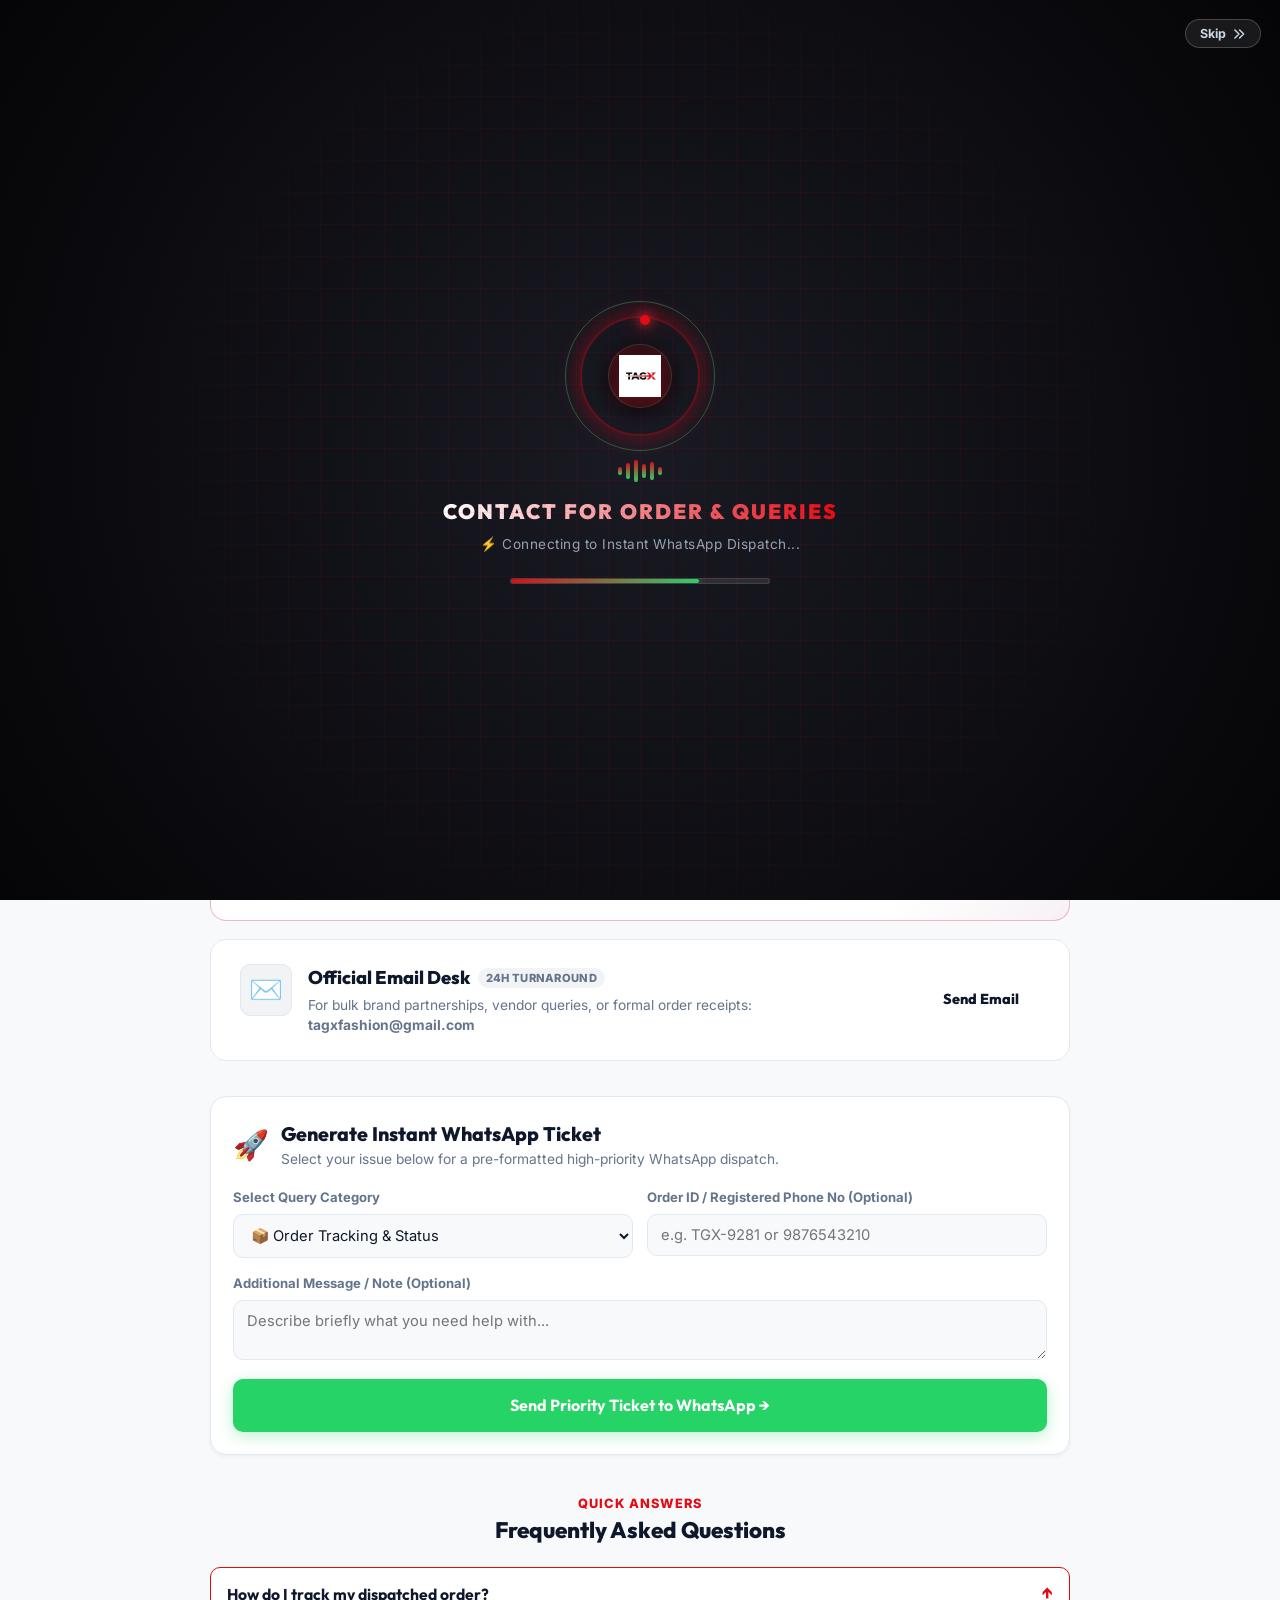
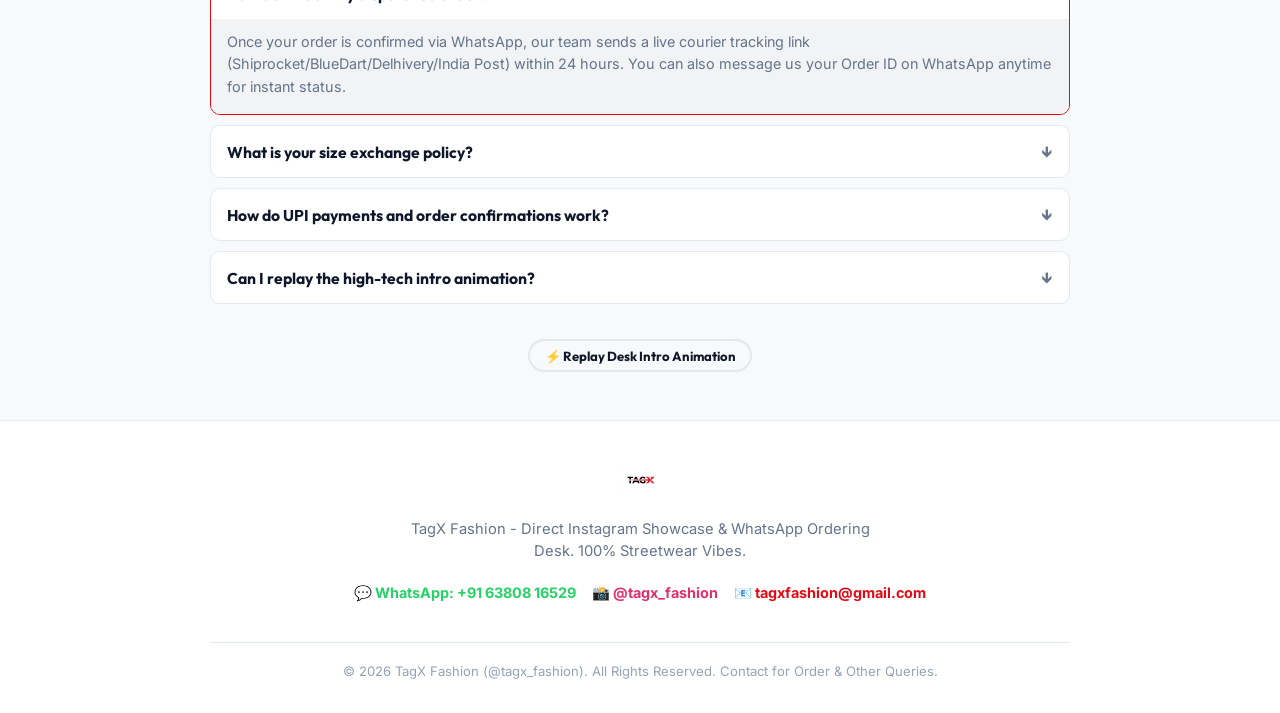
==== commit 7b148e17: "chore: remove unused files and clean up project structure" ====
--- a/index.html
+++ b/index.html
@@ -1099,7 +1099,6 @@
   </footer>
 
   <!-- Scripts -->
-  <script src="js/data.js"></script>
   <script src="js/theme.js"></script>
   <script src="js/main.js"></script>
 
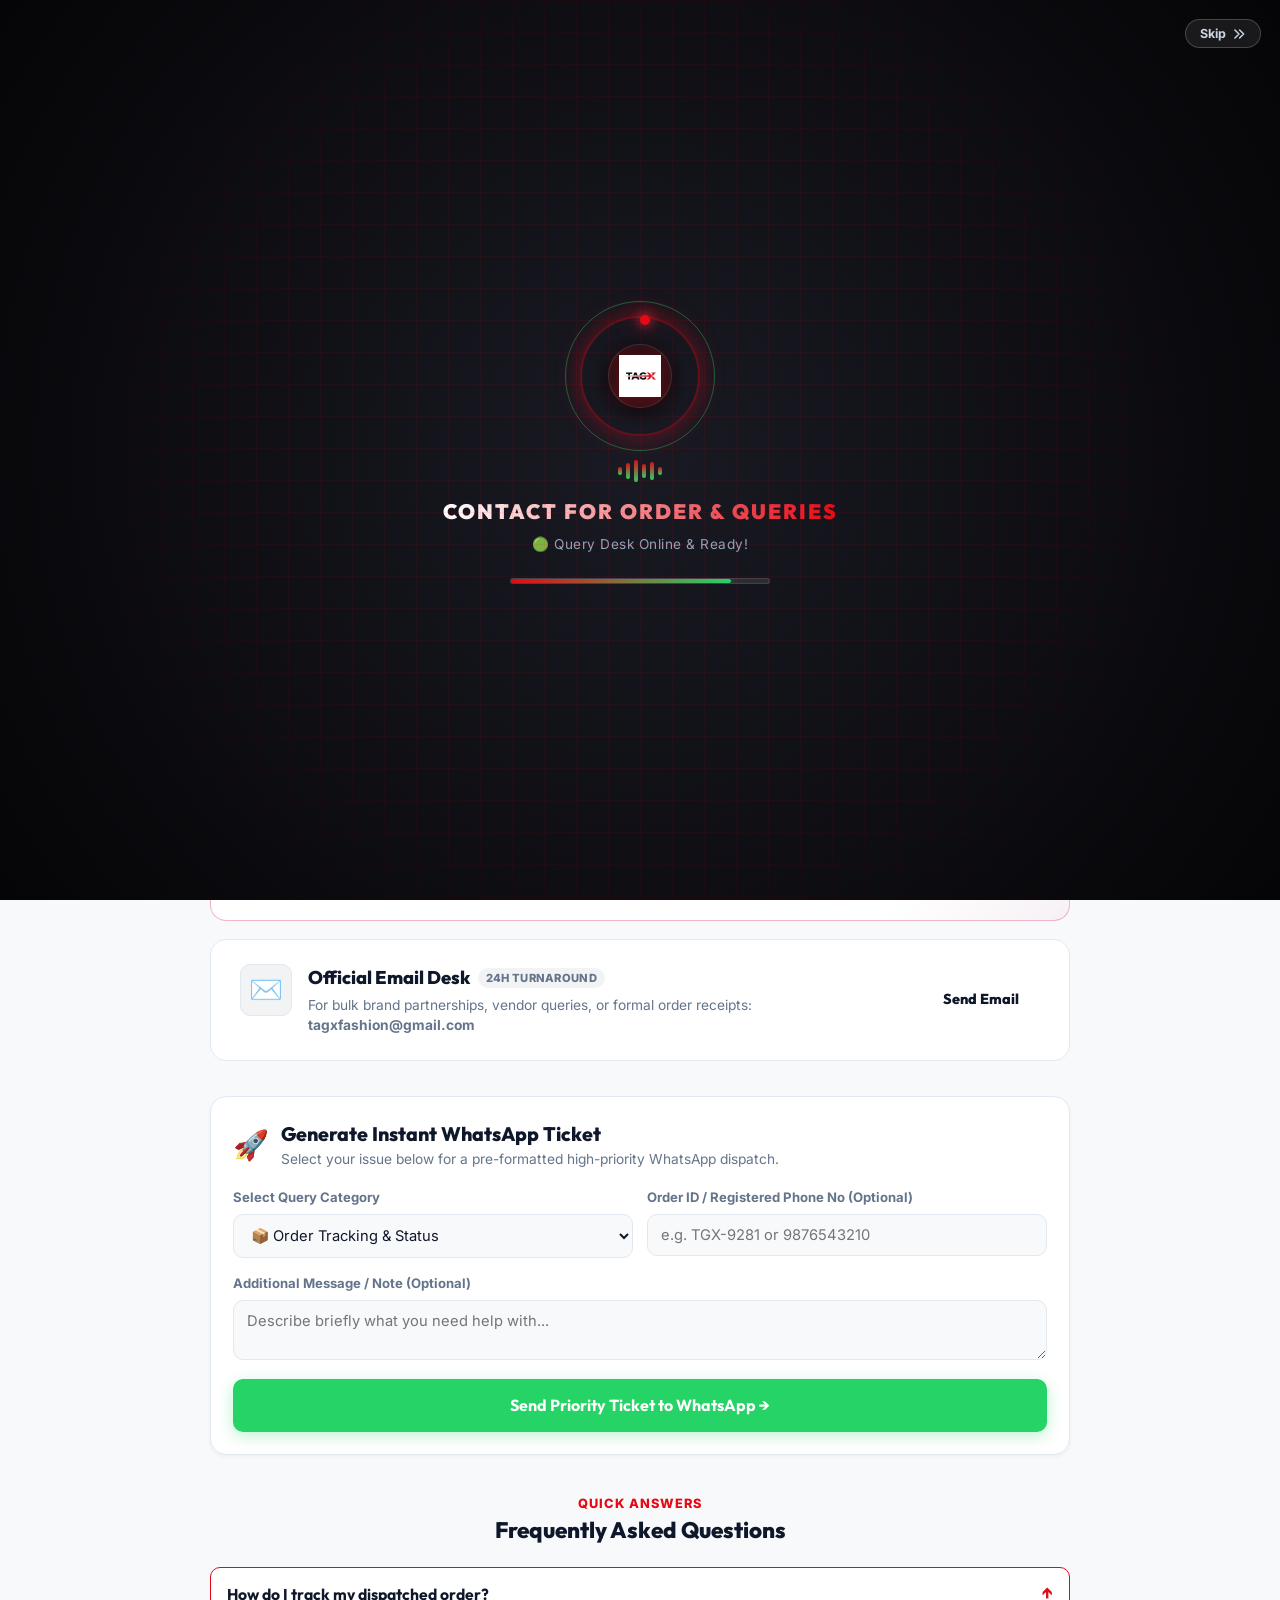
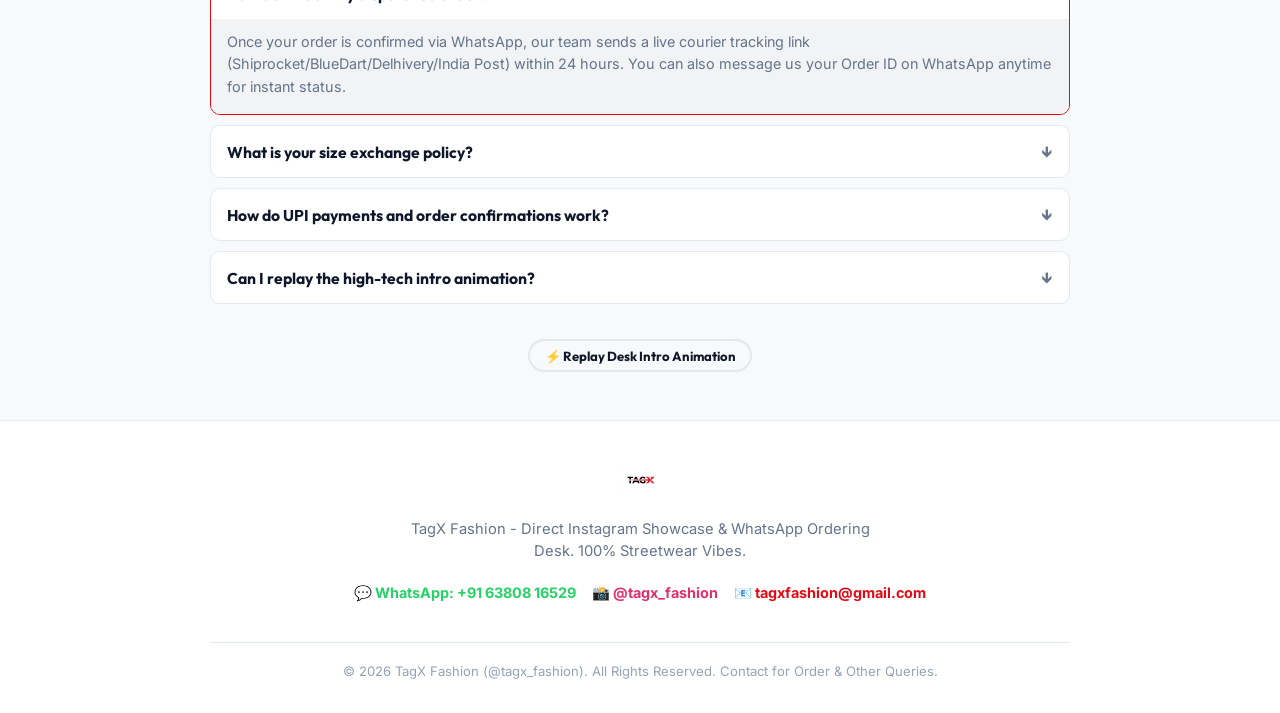
==== commit 9a7dc2e5: "fix(css): add standard background-clip property alongside webkit prefix" ====
--- a/index.html
+++ b/index.html
@@ -173,6 +173,7 @@
       text-align: center;
       background: linear-gradient(90deg, #FFFFFF, #E50914, #FFFFFF);
       background-size: 200% auto;
+      background-clip: text;
       -webkit-background-clip: text;
       -webkit-text-fill-color: transparent;
       animation: shineText 2s linear infinite;
